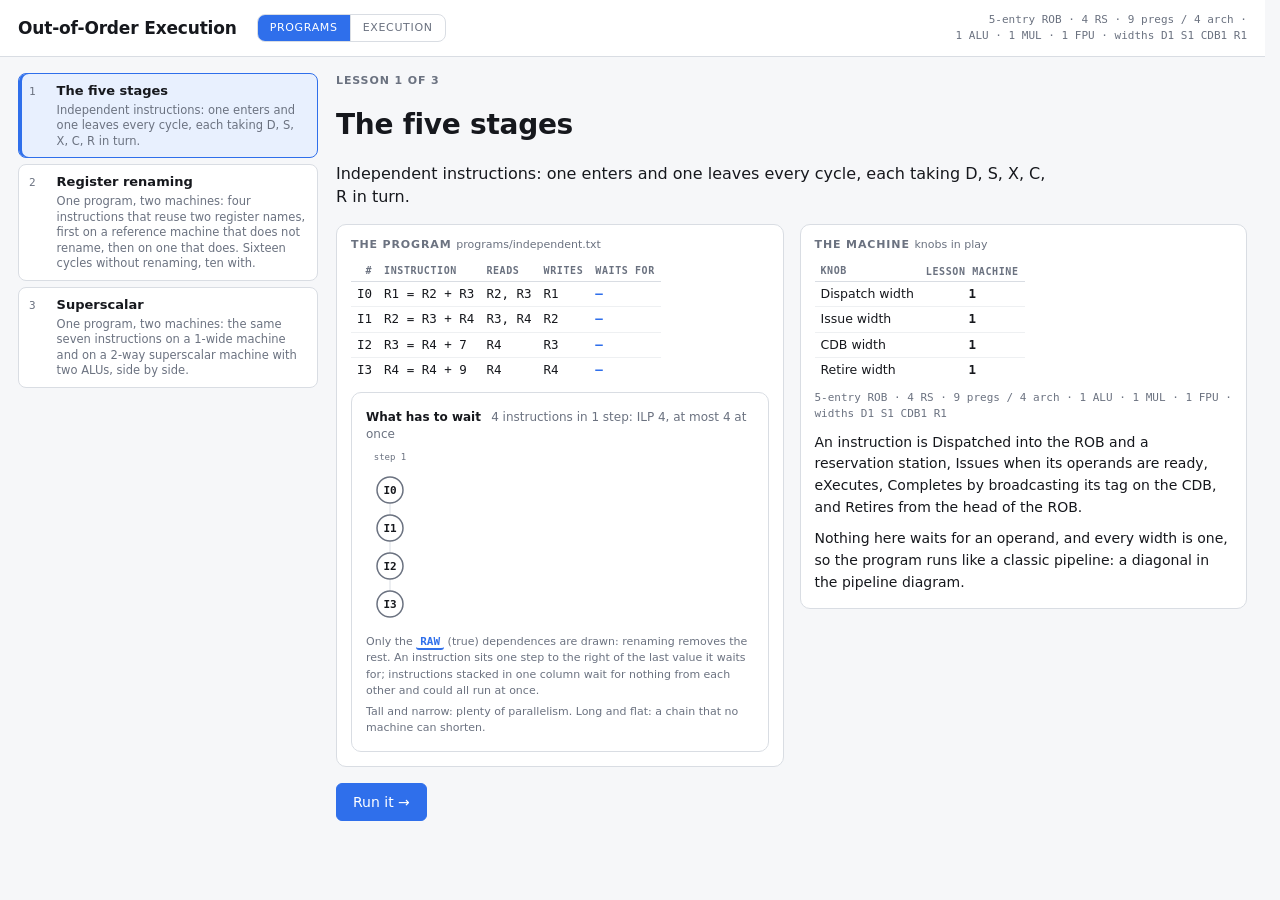
==== ooo/index.html @ c20fd54c "Resources: the out-of-order walkthrough, published at /ooo/ Adds /ooo/ -- Ryan Davis's pre-recorded," ====
<!DOCTYPE html>
<html lang="en">
<head>
<meta charset="utf-8">
<meta name="viewport" content="width=device-width, initial-scale=1">
<title>Out-of-Order Processor Simulator</title>
<link rel="stylesheet" href="styles.css">
<link rel="stylesheet" href="flow.css">
</head>
<body class="layout-slide">

<header class="topbar">
  <h1>Out-of-Order Execution</h1>
  <div class="mode" role="group" aria-label="Mode" title="Programs: what each example program does to the processor. Execution: step through it cycle by cycle.">
    <label><input type="radio" name="mode" value="lesson"> Programs</label>
    <label><input type="radio" name="mode" value="run" checked> Execution</label>
  </div>
  <div class="pickers">
    <!-- The static walkthrough has no model to run another machine on:
         viewer.js hides this panel (OOO.recorded) and leaves it empty. -->
    <details class="options machine" id="machine">
      <summary id="machine-summary" title="Change the sizes of the hardware structures and the superscalar widths">⚙ machine</summary>
      <div class="options-body machine-body" id="machine-body">
        <div class="opt-row machine-presets" id="machine-presets-row">
          <span class="opt-label">Preset</span>
          <select id="machine-preset"></select>
          <button id="btn-machine-reset" title="Back to the lecture R10K machine">Reset to default</button>
        </div>
        <div class="machine-groups" id="machine-groups"></div>
        <div class="machine-error" id="machine-error" hidden></div>
      </div>
    </details>
    <details class="options panels" id="panels">
      <summary title="Choose which explanatory panels are shown">⊞ panels</summary>
      <div class="options-body panels-body">
        <label class="opt"><input type="checkbox" id="panel-log" checked> What happened this cycle</label>
        <label class="opt"><input type="checkbox" id="panel-deps"> Dependence graph (what has to wait)</label>
        <div class="dim panels-note">The ROB, map table, free list, CDB, reservation stations and pipeline diagram are always shown.</div>
      </div>
    </details>
  </div>
  <div class="config-summary" id="config-summary"></div>
</header>

<section class="controls" id="controls">
  <button id="btn-reset"    title="Back to cycle 0 (Home)">⏮</button>
  <button id="btn-back"     title="Step backward (←)">◀</button>
  <button id="btn-play"     title="Play / pause (space)">▶</button>
  <button id="btn-forward"  title="Step forward (→)">▶|</button>
  <input type="range" id="cycle-slider" min="0" max="1" value="0" step="1">
  <span class="cycle-readout">cycle <b id="cycle-number">0</b> <span class="dim" id="cycle-max-wrap">/ <span id="cycle-max">0</span></span> <span class="dim" id="event-readout"></span></span>
  <label class="speed">speed
    <select id="speed">
      <option value="1200">slow</option>
      <option value="700" selected>normal</option>
      <option value="350">fast</option>
      <option value="120">turbo</option>
    </select>
  </label>
  <!-- PARKED: quiz mode is not part of the current product.  The toggle is
       hidden; quiz.js, the quiz bar below and the grading path stay in the
       codebase, switched on only by the tests (window.OoO.setQuiz). -->
  <label class="quiz-toggle" title="Blank every table and fill it in yourself, cycle by cycle" hidden><input type="checkbox" id="quiz-mode"> quiz mode</label>
  <span class="zoom" title="Zoom the tables and diagram (keys: - and =)">
    <button id="btn-zoom-out" title="Zoom out (-)">−</button>
    <button id="zoom-readout" class="zoom-readout" title="Back to 100%">100%</button>
    <button id="btn-zoom-in" title="Zoom in (=)">+</button>
  </span>

  <details class="options" id="options">
    <summary title="View options">⚙ view</summary>
    <div class="options-body">
      <div class="opt-group">
        <span class="opt-label">Layout</span>
        <div class="mode layout-tabs" role="group" aria-label="Layout">
          <label><input type="radio" name="layout" value="slide" checked> Lecture slide</label>
          <label title="The whole pipeline as one strip, fetch to complete, a column per stage, with the wires between the structures lit as instructions move: fit it on screen, or zoom in on a stage"><input type="radio" name="layout" value="flow"> Pipeline</label>
        </div>
      </div>
      <label class="opt"><input type="checkbox" id="opt-changes" checked> Highlight cells that changed this cycle</label>
      <label class="opt"><input type="checkbox" id="opt-events"> Step through the cycle one event at a time (← →)</label>
      <!-- PARKED: printing a cycle as a slide is not part of the current
           product.  The button is hidden; its handler and the print
           stylesheet stay in the codebase. -->
      <div class="opt-row" hidden>
        <button id="btn-print" title="Print the current cycle as a one-page slide (in quiz mode: a blank worksheet)">Print this cycle</button>
      </div>
    </div>
  </details>
</section>

<!-- Execution mode, when the program and machine on screen are a lesson's:
     which lesson, which of its machines, and the lesson's note for this cycle. -->
<section class="lesson-strip panel" id="lesson-strip" hidden>
  <button id="btn-lesson-back" title="Back to the lesson page">← explanation</button>
  <span class="lesson-strip-title"><b id="lesson-strip-title"></b> <span class="dim" id="lesson-strip-machine"></span></span>
  <!-- PARKED: the note for the current cycle (the yellow bar); CALLOUT_ENABLED in viewer.js. -->
  <span class="lesson-strip-callout" id="lesson-strip-callout" hidden></span>
  <!-- PARKED: swapping machines from the strip (SWAP_ENABLED in viewer.js);
       the lesson page's "Run on …" buttons do it. -->
  <button id="btn-lesson-swap" title="Run the same program on the lesson's other machine" hidden></button>
  <!-- PARKED: stepping one event at a time, what the current event did and
       why.  Disabled by EVENT_NOTE_ENABLED in viewer.js; the row stays. -->
  <div class="lesson-strip-event" id="lesson-strip-event" hidden></div>
</section>

<div id="load-error" class="load-error" hidden></div>

<!-- Programs mode: the lessons (web/lessons.js), one example program per
     machine feature, each simulated on its machine and on its contrast. -->
<section class="lesson-view" id="lesson-view" hidden>
  <nav class="lesson-rail" id="lesson-rail" aria-label="Lessons"></nav>
  <div class="lesson-main" id="lesson-main">
    <h2 class="lesson-kicker" id="lesson-index"></h2>
    <h1 class="lesson-title" id="lesson-title"></h1>
    <p class="lesson-point" id="lesson-point"></p>
    <div class="lesson-cols">
      <!-- the left column: the program and its dependence graph, the result under them -->
      <div class="lesson-col">
      <section class="lesson-block">
        <h2 class="lesson-h">The program <span class="dim" id="lesson-program-name"></span></h2>
        <table class="lesson-program" id="lesson-program">
          <thead><tr><th>#</th><th class="ins">instruction</th><th class="ins">reads</th><th class="ins">writes</th><th class="ins">waits for</th></tr></thead>
          <tbody></tbody>
        </table>
        <div class="deps-panel lesson-deps" id="lesson-deps" hidden>
          <h3 class="deps-sub">What has to wait <span class="dim" id="lesson-deps-note"></span></h3>
          <div class="deps-wrap"><svg id="lesson-deps-svg" xmlns="http://www.w3.org/2000/svg" role="img" aria-label="instruction dependence graph, one column per step"></svg></div>
          <div class="deps-legend dim">
            <span class="dep-note">Only the <span class="dep-key raw">RAW</span> (true) dependences are drawn: renaming removes the rest. An instruction sits one step to the right of the last value it waits for; instructions stacked in one column wait for nothing from each other and could all run at once.</span>
            <span class="dep-note">Tall and narrow: plenty of parallelism. Long and flat: a chain that no machine can shorten.</span>
          </div>
        </div>
        <div class="lesson-prose" id="lesson-program-text"></div>
      </section>
      <!-- Only a lesson with a contrast machine has a result: the same program
           on both machines, side by side. -->
      <section class="lesson-block" id="lesson-result" hidden>
        <h2 class="lesson-h">Result <span class="dim">the same program, full run, on both machines</span></h2>
        <!-- One grid, a column per machine: its cycle count, its timing table under it. -->
        <div class="lesson-machines">
          <div class="lesson-totals" id="lesson-totals"></div>
          <div class="lesson-timings" id="lesson-timings"></div>
        </div>
        <div class="compare-note dim" id="lesson-compare-note" hidden><span class="earlier">earlier</span> / <span class="later">later</span> than on the other machine.</div>
      </section>
      </div>
      <section class="lesson-block">
        <h2 class="lesson-h">The machine <span class="dim">knobs in play</span></h2>
        <table class="lesson-knobs" id="lesson-knobs">
          <thead><tr><th class="ins">knob</th><th id="lesson-knobs-own">lesson machine</th><th id="lesson-knobs-contrast"></th></tr></thead>
          <tbody></tbody>
        </table>
        <div class="lesson-config dim" id="lesson-config"></div>
        <div class="lesson-prose" id="lesson-feature-text"></div>
      </section>
    </div>
    <!-- PARKED: "What to watch when it runs" is switched off for now.  Hidden
         rather than removed: viewer.js still fills it in from each lesson's
         explain.watch (and its contrast's watch), and the tests read it.
         Drop `hidden` to bring it back. -->
    <section class="lesson-block" id="lesson-watch-block" hidden>
      <h2 class="lesson-h">What to watch when it runs</h2>
      <ul class="lesson-watch" id="lesson-watch"></ul>
    </section>
    <div class="lesson-actions">
      <button id="btn-run-lesson" class="primary" title="Step through this program on the lesson machine (Enter)">Run it →</button>
      <button id="btn-run-contrast" hidden></button>
    </div>
  </div>
</section>

<section class="quiz-bar panel" id="quiz-bar" hidden>
  <div class="quiz-row">
    <span class="quiz-title">Quiz: fill in every structure as it looks at the <b>end</b> of each cycle.</span>
    <label class="quiz-drag" title="Drag an instruction from the program table into a ROB slot, and from a ROB slot into a reservation station"><input type="checkbox" id="quiz-drag"> drag &amp; drop</label>
    <label class="quiz-drag quiz-start" title="Every cycle before this one is shown worked out, as a given starting point or worked example: 1 gives the reset state, 0 gives nothing, 5 gives cycles 0–4">start at cycle <input type="number" id="quiz-start" min="0" value="1"></label>
    <span class="quiz-progress" id="quiz-progress"></span>
  </div>
  <div class="quiz-row">
    <button id="btn-copy-prev" title="Fill empty cells in this cycle from your answers for the previous cycle">Copy previous cycle ↓</button>
    <button id="btn-check-cycle" title="Mark this cycle's cells right or wrong">Check this cycle</button>
    <button id="btn-clear-cycle">Clear this cycle</button>
    <button id="btn-clear-all" title="Forget every cycle's answers for this program and machine">Clear all</button>
    <span class="quiz-score" id="quiz-score"></span>
    <span class="quiz-spacer"></span>
    <label class="quiz-name">Name / ID <input type="text" id="student-name" placeholder="required to download" size="14"></label>
    <button id="btn-download" class="primary" title="Save your answers as a JSON file to hand in">Download submission</button>
    <label class="quiz-load" title="Load a submission file to continue or review it">Load <input type="file" id="load-submission" accept=".json,application/json" hidden></label>
  </div>
  <div class="quiz-hint">
    Write tags as on the slides: <code>p5</code>, or <code>p5+</code> when ready. Head/tail column: <code>h</code>, <code>t</code>, or <code>ht</code>.
    Busy column: <code>y</code> or blank. Empty cells stay blank (or <code>-</code>). Free list is in order, oldest first, comma or space separated.
    Tab moves between cells. Your answers are saved in this browser as you type. The timing table fills itself in from your ROB answers: D when an instruction first appears in the ROB, S/X/C from its ROB row, R when it has left; the pipeline diagram is drawn from it.
    Cycles before the <b>start</b> cycle are given: shown worked out, with their event log, for you to study but not to fill in.
    <span id="quiz-drag-hint" hidden>Drag &amp; drop is on: drag an instruction from the program table into a ROB slot (it arrives as the whole expression, graded the same as <code>I0</code>), and from a ROB slot into a reservation station's op cell (it arrives as just <code>I0</code>).</span>
  </div>
</section>

<main class="grid" id="grid">

  <h2 class="slide-title" id="slide-title"></h2>

  <!-- Pipeline layout only (flow.js): which stage to zoom in on. -->
  <div class="flow-bar" id="flow-bar" hidden>
    <span class="flow-bar-label">Zoom to</span>
    <span class="flow-nav" id="flow-nav"></span>
    <label class="flow-planned" title="Also draw the stages this machine does not have yet — branch predictor, caches, store buffer — where they will go"><input type="checkbox" id="flow-planned"> show planned stages</label>
    <span class="dim flow-hint">click a stage to zoom in · Ctrl/⌘ + scroll zooms · drag pans · 0 fits</span>
  </div>

  <!-- The hardware.  In the pipeline layout these two wrappers are the
       zoomed, panned canvas, and flow.js places the panels in it; in the
       slide layout they are display: contents and each panel is a grid item
       of the main grid, as if they were not there. -->
  <div class="flow-viewport" id="flow-viewport">
  <div class="flow-canvas" id="flow-canvas">
  <svg class="flow-wires" id="flow-wires" xmlns="http://www.w3.org/2000/svg" aria-hidden="true"></svg>
  <div class="flow-tokens" id="flow-tokens" aria-hidden="true"></div>

  <section class="panel iq-panel pipeline-only" id="iq-panel" hidden>
    <h2 class="panel-h">Instruction queue <span class="dim">fetched, head first</span></h2>
    <table class="iq">
      <thead><tr><th class="iq-pc"></th><th>#</th><th class="ins">instruction</th></tr></thead>
      <tbody id="iq-items"></tbody>
    </table>
  </section>

  <section class="panel rob-panel">
    <h2 class="panel-h">Reorder buffer <span class="dim" id="rob-occupancy"></span></h2>
    <table class="rob slide-table" id="rob-table">
      <colgroup>
        <col class="c-ht"><col class="c-slot"><col class="c-insn">
        <col class="c-tag"><col class="c-tag"><col class="c-num"><col class="c-num"><col class="c-num">
      </colgroup>
      <thead>
        <tr class="ttl"><th colspan="8">ROB</th></tr>
        <tr><th class="ht">ht</th><th>#</th><th class="ins">Insn</th>
        <th>T</th><th class="told">Told</th><th>S</th><th>X</th><th>C</th></tr>
      </thead>
      <tbody></tbody>
    </table>
  </section>

  <section class="panel map-panel">
    <h2 class="panel-h">Map table</h2>
    <table class="map slide-table" id="map-table">
      <colgroup><col class="c-reg"><col class="c-arrow"><col class="c-map-tag"><col class="c-rdy"></colgroup>
      <thead>
        <tr class="ttl"><th colspan="4">Map Table</th></tr>
        <tr><th class="ins">Reg</th><th class="arrow"></th><th class="ins">T</th><th class="rdy" title="Ready bit: set once the value of this physical register has been computed">rdy</th></tr>
      </thead>
      <tbody></tbody>
    </table>
  </section>

  <section class="panel cdb-panel">
    <h2 class="panel-h">CDB <span class="dim pipeline-only">common data bus</span></h2>
    <table class="cdb slide-table" id="cdb-table">
      <thead>
        <tr class="ttl"><th>CDB</th></tr>
        <tr><th class="ins">T</th></tr>
      </thead>
      <tbody></tbody>
    </table>
  </section>

  <section class="panel free-panel">
    <h2 class="panel-h">Free list <span class="dim">oldest first</span></h2>
    <table class="free slide-table" id="free-table">
      <thead><tr class="ttl"><th>Free List</th></tr></thead>
      <tbody><tr><td class="ins"><div class="taglist" id="free-list"></div></td></tr></tbody>
    </table>
  </section>

  <section class="panel rs-panel">
    <h2 class="panel-h">Reservation stations</h2>
    <table class="rs slide-table" id="rs-table">
      <colgroup>
        <col class="c-slot"><col class="c-busy"><col class="c-op">
        <col class="c-tag"><col class="c-tag"><col class="c-rdy"><col class="c-tag"><col class="c-rdy">
      </colgroup>
      <thead>
        <tr class="ttl"><th colspan="8">Reservation Stations</th></tr>
        <tr><th>#</th><th class="busy">busy</th><th class="ins">op</th><th>T</th><th>T1</th><th class="rdy" title="Ready bit of T1: set when its value is available">rdy</th><th>T2</th><th class="rdy" title="Ready bit of T2: set when its value is available">rdy</th></tr>
      </thead>
      <tbody></tbody>
    </table>
  </section>

  <section class="panel prf-panel pipeline-only" id="prf-panel" hidden>
    <h2 class="panel-h">Physical register file <span class="dim" id="prf-note"></span></h2>
    <table class="prf" id="prf">
      <thead><tr><th>#</th><th>value</th><th class="rdy" title="Ready bit: set once the value has been written">rdy</th><th class="ins">holds</th></tr></thead>
      <tbody></tbody>
    </table>
  </section>

  <section class="panel alu-panel pipeline-only" id="alu-panel" hidden>
    <h2 class="panel-h">Functional units <span class="dim" id="alu-note"></span></h2>
    <div class="alu-units" id="alu-units"></div>
  </section>

  <section class="panel cbuf-panel pipeline-only" id="cbuf-panel" hidden>
    <h2 class="panel-h">Complete buffer <span class="dim" id="cbuf-note"></span></h2>
    <div class="cbuf" id="cbuf"></div>
  </section>
  </div>
  </div>

  <!-- The record of the run: not hardware.  In the pipeline layout these sit
       in one row under the canvas; in the slide layout the wrapper is
       display: contents and each panel is a grid item of its own. -->
  <div class="record" id="record">
  <div class="ref-sep pipeline-only" id="ref-sep"><b>Below:</b> the pipeline diagram and the event log track the run; they are not hardware, and nothing in the datapath above is wired to them.</div>
  <!-- PARKED: the "Program & timings" table is switched off for now; the
       pipeline diagram below carries the same D/S/X/C/R record.  The panel
       is hidden rather than removed: viewer.js still fills it in, and quiz
       mode (also parked) and the tests read it.  Drop `hidden` and restore
       the "program" rows in styles.css to bring it back. -->
  <section class="panel program-panel" hidden>
    <h2 class="panel-h">Program &amp; timings</h2>
    <table class="summary" id="summary-table">
      <colgroup><col><col class="c-num"><col class="c-num"><col class="c-num"><col class="c-num"><col class="c-num"></colgroup>
      <thead><tr><th class="ins">instruction</th><th>D</th><th>S</th><th>X</th><th>C</th><th>R</th></tr></thead>
      <tbody></tbody>
    </table>
  </section>


  <section class="panel timeline-panel" id="timeline-panel">
    <h2 class="panel-h">Pipeline diagram</h2>
    <div class="timeline-wrap">
      <table class="timeline" id="timeline-table"><thead></thead><tbody></tbody></table>
    </div>
  </section>

  <section class="panel events-panel" id="events-panel">
    <h2 class="panel-h">What happened this cycle</h2>
    <ul class="events" id="events"></ul>
  </section>
  </div>

  <section class="panel deps-panel" id="deps-panel">
    <h2 class="panel-h">Dependences <span class="dim" id="deps-note"></span></h2>
    <div class="deps-wrap"><svg id="deps-svg" xmlns="http://www.w3.org/2000/svg" role="img" aria-label="instruction dependence graph, one column per step"></svg></div>
    <div class="deps-legend dim">
      <span class="dep-note">Only the <span class="dep-key raw">RAW</span> (true) dependences are drawn: renaming removes the rest. An instruction sits one step to the right of the last value it waits for; instructions stacked in one column wait for nothing from each other and could all run at once.</span>
      <span class="dep-note">Tall and narrow: plenty of parallelism. Long and flat: a chain that no machine can shorten.</span>
    </div>
  </section>

</main>

<footer class="legend">
  <span class="swatch changed"></span> changed this cycle
  <span class="swatch ready-ex">+</span> ready bit set: the register holds its value
  <span class="swatch blocked-ex"></span> blocking a stalled instruction
  <span class="swatch head-ex">h</span> ROB head
  <span class="swatch tail-ex">t</span> ROB tail
  <span class="dim">— hover an instruction to follow it across tables; hover a stall to see its producer, click to jump to it. Keys: ← → space.</span>
</footer>

<script src="traces.js"></script>
<script src="player.js"></script>
<script src="lessons.js"></script>
<script src="viewer.js"></script>
<script src="datapath.js"></script>
<script src="flow-router.js"></script>
<script src="flow.js"></script>
</body>
</html>
---- ooo/styles.css ----
/* Out-of-order simulator viewer — no framework, no build step.
 *
 * Two layouts share one DOM:
 *   body.layout-slide      — the lecture slide: bordered tables with grey
 *                            title bands, laid out as on the slide.
 *   body.layout-flow       — the pipeline: the whole machine as one strip, a
 *                            column per stage (flow.js; its styles are flow.css).
 */

:root {
  color-scheme: light dark;
  --bg: #f6f7f9;
  --panel: #ffffff;
  --ink: #16181d;
  --dim: #6b7280;
  --line: #d9dde3;
  --accent: #2f6feb;
  --changed: #fff2c2;
  --changed-line: #e5b83a;
  --blocked: #ffd9d3;
  --blocked-line: #d9503c;
  --ready: #1a7f4b;
  --head: #2f6feb;
  --tail: #b45309;
  --retired: #eef1f5;
  --good: #167a4a;
  --good-bg: #e3f5ea;
  --bad: #b3261e;
  --bad-bg: #fde4e1;
  --follow: #e8f0fe;
  --focus: #dbe7ff;
  --slide-bg: #ffffff;
  --slide-head: #d9d9d9;
  --slide-line: #000000;
  --st-d: #dbe7ff; --st-s: #e6dcff; --st-x: #ffe6c7; --st-c: #d9f2e3; --st-r: #e5e7eb;
  --mono: ui-monospace, SFMono-Regular, "SF Mono", Menlo, Consolas, monospace;
}

@media (prefers-color-scheme: dark) {
  :root {
    --bg: #14161a; --panel: #1c1f25; --ink: #e6e8ec; --dim: #9aa2ae;
    --line: #303640; --accent: #7aa2f7; --changed: #4a3d16; --changed-line: #b08a2a;
    --blocked: #4a2320; --blocked-line: #e0705c; --ready: #6ee7a8;
    --head: #7aa2f7; --tail: #f0b070; --retired: #23262d;
    --good: #6ee7a8; --good-bg: #173527; --bad: #f2837a; --bad-bg: #3d1f1c;
    --follow: #22304a; --focus: #2a3d66;
    --slide-bg: #1c1f25; --slide-head: #3a3f47; --slide-line: #b8bec8;
    --st-d: #263a63; --st-s: #3a2f63; --st-x: #5a3f1e; --st-c: #1f4a33; --st-r: #2c3038;
  }
}

* { box-sizing: border-box; }

/* Always reserve the scrollbar gutter: the events panel makes some cycles
 * taller than the viewport, and a scrollbar that comes and goes would shift
 * every column a few pixels as the student steps. */
html { scrollbar-gutter: stable; }

body {
  margin: 0;
  background: var(--bg);
  color: var(--ink);
  font: 14px/1.45 system-ui, -apple-system, "Segoe UI", Roboto, sans-serif;
}

h1 { font-size: 17px; margin: 0; letter-spacing: -0.01em; }
h2 {
  font-size: 11px; text-transform: uppercase; letter-spacing: 0.08em;
  color: var(--dim); margin: 0 0 8px; font-weight: 600;
}
h2 .dim { text-transform: none; letter-spacing: 0; font-weight: 400; }

.dim { color: var(--dim); font-weight: 400; }
code { font-family: var(--mono); font-size: 0.92em; background: var(--bg); padding: 0 4px; border-radius: 3px; }

/* ---------- top bar ---------- */

.topbar {
  display: flex; align-items: center; gap: 20px; flex-wrap: wrap;
  padding: 12px 18px; background: var(--panel);
  border-bottom: 1px solid var(--line);
}
.pickers { display: flex; gap: 14px; }
.pickers label, .speed, .quiz-toggle, .options summary {
  font-size: 11px; text-transform: uppercase; letter-spacing: 0.06em;
  color: var(--dim); display: flex; align-items: center; gap: 6px;
}
select {
  font: inherit; font-size: 13px; text-transform: none; letter-spacing: 0;
  color: var(--ink); background: var(--panel);
  border: 1px solid var(--line); border-radius: 6px; padding: 3px 6px;
}
.config-summary {
  margin-left: auto; font-family: var(--mono); font-size: 11px; color: var(--dim);
  text-align: right;
  /* Always exactly two lines, whatever the machine, so the header keeps one
     height from lesson to lesson (at 42ch the superscalar and the no-renaming
     machines needed a third line and the page jumped).  A fixed width, not a
     max-width: the box must not depend on the text either.  Lines break only
     after a "·" (summaryLine() in viewer.js), so the width is set by the
     longest half: 60 characters for the "real latencies" preset, 50 for the
     longest recorded summary (no renaming).  balance evens the two lines; a
     hand-built machine with more policy flags than two lines hold is cut with
     an ellipsis rather than growing the header. */
  width: 62ch; max-width: 100%;
  line-height: 16px; height: 32px;
  text-wrap: balance;
  display: -webkit-box; -webkit-box-orient: vertical; -webkit-line-clamp: 2;
  overflow: hidden;
}
/* the summary (here and on the lesson page) breaks only after a "·": see
   summaryLine() in viewer.js */
.config-bit { white-space: nowrap; }
/* 62ch only where the header has room for it beside the title, the mode switch
   and the pickers (about 1160px); below that the box is 52ch, which still
   holds every recorded summary (longest half: 50 characters), so the header
   stays on one row down to about 800px.  The width follows the window, never
   the text, so the header's height still cannot change from machine to
   machine.  On a phone even 52ch at 11px (about 344px) is wider than a 360px
   screen leaves after the header's 18px padding each side -- "no renaming"
   would be the part cut off -- so scale the type to fit: a monospace ch is
   about 0.6em, 52ch is 31.2em, and 32 leaves a little slack.  (min() leaves it
   at 11px on anything wider than about 390px.) */
@media (max-width: 1160px) {
  .config-summary { width: 52ch; font-size: min(11px, calc((100vw - 36px) / 32)); }
}

/* ---------- controls ---------- */

.controls {
  display: flex; align-items: center; gap: 10px; flex-wrap: wrap;
  padding: 10px 18px; background: var(--panel);
  border-bottom: 1px solid var(--line); position: sticky; top: 0; z-index: 5;
}
button {
  font: inherit; padding: 5px 10px; cursor: pointer;
  background: var(--panel); color: var(--ink);
  border: 1px solid var(--line); border-radius: 6px;
}
button:hover { border-color: var(--accent); color: var(--accent); }
button:disabled { opacity: 0.35; cursor: default; border-color: var(--line); color: var(--ink); }
button.primary { background: var(--accent); color: #fff; border-color: var(--accent); }
button.primary:hover { filter: brightness(1.08); color: #fff; }
.controls button { min-width: 38px; }
#btn-play.playing { background: var(--accent); color: #fff; border-color: var(--accent); }
#cycle-slider { flex: 1 1 220px; min-width: 160px; accent-color: var(--accent); }
.cycle-readout { font-family: var(--mono); font-size: 13px; white-space: nowrap; }
.cycle-readout b { font-size: 15px; }
.quiz-toggle { cursor: pointer; }
.zoom { display: inline-flex; align-items: center; gap: 2px; margin-left: 4px; }
.zoom button { min-width: 30px; padding: 4px 6px; }
.zoom .zoom-readout { min-width: 52px; font-family: var(--mono); font-size: 12px; }

/* quiz: cycles before the start cycle shown as a given starting point / worked example */
.quiz-start input[type="number"] { width: 3.5em; font: inherit; font-family: var(--mono); padding: 1px 4px; }
input.q.given { background: var(--retired); color: var(--dim); cursor: default; }
body.layout-slide input.q.given { color: var(--ink); }
.quiz-given-note { font-size: 12px; color: var(--dim); }

input.q.q-derived { background: var(--retired); cursor: default; }

/* quiz drag & drop: program table -> ROB slot only */
.quiz-drag { display: flex; align-items: center; gap: 6px; font-size: 12px; cursor: pointer; }
td.q-dragsrc { cursor: grab; user-select: none; }
input.q[draggable="true"] { cursor: grab; }
td.q-dragsrc:active { cursor: grabbing; }
input.q.drop-ok { outline: 2px solid var(--accent); outline-offset: 1px; background: var(--focus); }

/* view options popover */
.options { position: relative; }
.options summary {
  cursor: pointer; list-style: none; padding: 5px 10px;
  border: 1px solid var(--line); border-radius: 6px; user-select: none;
}
.options summary::-webkit-details-marker { display: none; }
.options[open] summary { border-color: var(--accent); color: var(--accent); }
.options-body {
  position: absolute; right: 0; top: calc(100% + 6px); z-index: 20;
  min-width: 300px; padding: 12px 14px; display: grid; gap: 8px;
  background: var(--panel); border: 1px solid var(--line); border-radius: 10px;
  box-shadow: 0 8px 24px rgba(0, 0, 0, 0.12); font-size: 13px;
}
.opt-group { display: flex; gap: 12px; align-items: center; flex-wrap: wrap; }
.opt-label { font-size: 11px; text-transform: uppercase; letter-spacing: 0.06em; color: var(--dim); min-width: 48px; }
.options-body label { display: flex; align-items: center; gap: 6px; cursor: pointer; }
.opt-row { display: flex; align-items: center; gap: 8px; }
.options-body select { font-size: 13px; }
.options-body button { font-size: 13px; }

/* panels popover */
.panels-body { left: 0; right: auto; min-width: 280px; }
.panels-note { font-size: 11px; max-width: 34ch; }

/* machine panel: the hardware structures and widths */
.machine summary.changed-machine { border-color: var(--accent); color: var(--accent); }
.machine summary.error { border-color: var(--bad); color: var(--bad); }
.machine-body { left: 0; right: auto; min-width: 560px; max-width: min(92vw, 760px); }
.machine-groups { display: grid; grid-template-columns: repeat(auto-fit, minmax(240px, 1fr)); gap: 10px 18px; }
.machine-group { border: 1px solid var(--line); border-radius: 8px; padding: 6px 10px 8px; margin: 0; min-width: 0; }
.machine-group legend { font-size: 11px; text-transform: uppercase; letter-spacing: 0.06em; color: var(--dim); padding: 0 4px; }
.machine-row { display: flex; align-items: center; justify-content: space-between; gap: 10px; padding: 2px 0; cursor: default; }
.machine-label { flex: 1 1 auto; }
.machine-num { width: 64px; font: inherit; font-size: 13px; text-align: right; color: var(--ink); background: var(--panel);
               border: 1px solid var(--line); border-radius: 6px; padding: 2px 6px; }
.machine-num.non-default, .machine-choice.non-default { border-color: var(--accent); box-shadow: inset 0 0 0 1px var(--accent); }
.machine-bool { accent-color: var(--accent); width: 16px; height: 16px; }
/* the functional units: a row per kind, a column per knob */
.machine-group.units { grid-column: 1 / -1; }
.machine-units { border-collapse: collapse; margin-top: 2px; }
.machine-units th { font-weight: 500; text-align: left; padding: 2px 10px 2px 0; white-space: nowrap; }
.machine-units thead th { font-size: 11px; color: var(--dim); text-align: center; padding-right: 10px; }
.machine-units thead th:first-child { text-align: left; }
.machine-units td { padding: 2px 10px 2px 0; text-align: center; }
.machine-units .machine-unit { font-weight: 600; letter-spacing: 0.04em; }
.machine-units .machine-ops { margin-left: 8px; font-family: var(--mono); font-weight: 400; color: var(--dim); }
.machine-presets { justify-content: flex-start; }
.machine-error { color: var(--bad); background: var(--bad-bg); border-radius: 6px; padding: 6px 10px; font-size: 13px; white-space: pre-wrap; }

/* custom program editor */

.load-error {
  margin: 18px; padding: 14px 16px; border-radius: 8px;
  background: var(--blocked); border: 1px solid var(--blocked-line);
  font-family: var(--mono); font-size: 12px; white-space: pre-wrap;
}

/* ---------- layout ---------- */

.grid { display: grid; gap: 14px; padding: 14px 18px 28px; align-items: start; position: relative; }
.alu-panel      { grid-area: alu; }
.slide-title    { grid-area: title; }
.rob-panel      { grid-area: rob; }
.rs-panel       { grid-area: rs; }
.map-panel      { grid-area: map; }
.cdb-panel      { grid-area: cdb; }
.free-panel     { grid-area: free; }
.program-panel  { grid-area: program; }
.timeline-panel { grid-area: timeline; }
.deps-panel     { grid-area: deps; }
.events-panel   { grid-area: events; }

/* The first column is exactly as wide as the ROB / RS tables; the pipeline
 * diagram sits beside them, where it is visible without scrolling. */
/* The ROB occupies one row and the RS starts in the next, so the two are
 * always a row-gap apart whatever the sizes of the panels beside them.  The
 * right column is the record of the run, stacked top to bottom in its
 * wrapper: the pipeline diagram, then what happened this cycle directly under
 * it, whose lines wrap in the column rather than stretching across the page.
 * The 1fr row under the stations takes whatever the record needs beyond the
 * tables beside it, so a tall diagram never pushes the ROB and RS apart.
 * PARKED: the "Program & timings" panel is hidden in index.html; without
 * `hidden` it is the first panel of this column again. */
body.layout-slide .grid {
  grid-template-columns: max-content minmax(190px, 0.55fr) minmax(320px, 1fr);
  grid-template-areas:
    "title    title     title"
    "rob      map       record"
    "rs       cdb       record"
    "rs       free      record"
    ".        .         record"
    "deps     deps      deps";
  grid-template-rows: auto auto auto auto 1fr auto;
  row-gap: 18px;
}
body.layout-slide .record { grid-area: record; display: flex; flex-direction: column; gap: 18px; min-width: 0; }
body.layout-slide .events li .detail { min-width: 0; overflow-wrap: anywhere; }
.record        { display: contents; }
/* What only the pipeline layout shows. */
body:not(.layout-flow) .pipeline-only, body:not(.layout-flow) .ref-sep { display: none; }

/* The caption over the record of the run: the tables that describe the run, not the machine. */
.ref-sep { flex-basis: 100%; font-size: 11.5px; color: var(--dim); }

@media (max-width: 1000px) {
  body.layout-slide .grid {
    grid-template-columns: 1fr; column-gap: 14px; row-gap: 14px; padding-right: 18px;
    grid-template-areas: "title" "rob" "rs" "map" "cdb" "free" "program" "deps" "timeline" "events";
    grid-template-rows: none;
  }
  body.layout-slide .record { display: contents; }
}

.panel {
  background: var(--panel); border: 1px solid var(--line);
  border-radius: 10px; padding: 12px 14px 14px; overflow-x: auto;
}

/* slide title, shown in the slide layout only */
.slide-title {
  margin: 4px 0 -4px; font-size: 30px; font-weight: 600; letter-spacing: -0.01em;
  color: var(--ink); text-transform: none; text-align: center;
}

/* ---------- tables: shared ---------- */

table { border-collapse: collapse; width: 100%; font-family: var(--mono); font-size: 12.5px; }
th {
  text-align: right; font-weight: 600; font-size: 10px; letter-spacing: 0.06em;
  text-transform: uppercase; color: var(--dim); padding: 3px 6px;
  border-bottom: 1px solid var(--line); white-space: nowrap;
}
th.ins, td.ins { text-align: left; }
td {
  text-align: right; padding: 3px 6px; white-space: nowrap;
  border-bottom: 1px solid color-mix(in srgb, var(--line) 45%, transparent);
}
tbody tr:last-child td { border-bottom: none; }
td.empty { color: var(--dim); }
tr.free td { color: var(--dim); }
tr.retired-row td { background: var(--retired); color: var(--dim); }

td .cell {
  display: inline-block; padding: 1px 4px; margin: -1px -2px;
  border-radius: 4px; border: 1px solid transparent;
  min-width: 1.6em; text-align: right;
}
td.ins .cell { text-align: left; }
td .cell.changed { background: var(--changed); border-color: var(--changed-line); }
td .cell.blocked { background: var(--blocked); border-color: var(--blocked-line); }
body.no-changes .changed { background: transparent !important; border-color: transparent !important; }

.ready { color: var(--ready); font-weight: 600; }

/* The ready bit: a column of its own beside each tag, one bit of storage per
 * row.  Set, it is a green + in a green outline; clear, it is an empty box;
 * with no tag beside it, it is blank like the rest of the row. */
th.rdy, td.rdy { text-align: center !important; padding-left: 0 !important; padding-right: 0 !important; }
td.rdy { font-weight: 800; border-left: 1px dashed var(--line); }
td.rdy.on { color: var(--ready); box-shadow: inset 0 0 0 2px var(--ready); }
td.rdy.on.changed { background: var(--changed); }   /* set this cycle */

/* ROB head / tail: colour the row edge as well as the ht letter, so the
   circular order reads at a glance even when the buffer has wrapped. */
.ht    { color: var(--dim); }
.ht b.h { color: var(--head); }
.ht b.t { color: var(--tail); }
tr.head-row td:first-child { box-shadow: inset 3px 0 0 var(--head); }
tr.tail-row td:first-child { box-shadow: inset -3px 0 0 var(--tail); }
tr.head-row.tail-row td:first-child {
  box-shadow: inset 3px 0 0 var(--head), inset -3px 0 0 var(--tail);
}

/* P6 has no Told */

/* An issued instruction still occupies its station until it executes. */
tr.issued td { color: var(--dim); }
.pill {
  display: inline-block; margin-left: 6px; padding: 0 5px; border-radius: 999px;
  font-size: 9.5px; letter-spacing: 0.05em; text-transform: uppercase;
  background: color-mix(in srgb, var(--accent) 14%, transparent); color: var(--accent);
  vertical-align: 1px; font-family: system-ui, sans-serif; font-weight: 600;
}

/* Follow an instruction across every table on hover; focus for step-by-event. */
tr.hl-insn td, li.hl-insn { background: var(--follow) !important; }
tr.hl-insn td.ins { font-weight: 600; }
tr.focus-insn td, li.focus-insn { background: var(--focus) !important; }
.focus-tag { outline: 2px solid var(--accent); outline-offset: 1px; border-radius: 4px; }

tr.flash { animation: flash 1.1s ease-out; }
@keyframes flash {
  0%   { background: var(--changed); }
  100% { background: transparent; }
}
tr.current-insn td { box-shadow: inset 2px 0 0 var(--accent); }

/* tag chips (free list, CDB) */
.taglist { display: flex; flex-wrap: wrap; gap: 5px; min-height: 24px; font-family: var(--mono); font-size: 12.5px; align-items: center; }
.tag {
  display: inline-block; padding: 2px 7px; border-radius: 5px;
  border: 1px solid var(--line); background: var(--bg);
}
.tag.next::before { content: "▸ "; color: var(--accent); }
.tag.changed { background: var(--changed); border-color: var(--changed-line); }
.tag.blocked { background: var(--blocked); border-color: var(--blocked-line); }
.none { color: var(--dim); font-style: italic; font-family: inherit; }
/* The free list is a fixed grid of slots, one per register that can be
 * free, so it never changes size as tags come and go: tags in the slots
 * they occupy, a dashed empty slot for each register in use.  The slide
 * layout lists the tags alone. */
.free-slot {
  display: inline-block; padding: 2px 7px; border-radius: 5px; box-sizing: border-box;
  border: 1px dashed color-mix(in srgb, var(--line) 80%, transparent); color: var(--dim); text-align: center;
}
body.layout-slide .free-slot { display: none; }
.cdb .tag { border-color: var(--accent); color: var(--accent); font-weight: 600; }

/* ---------- fixed column widths ----------
 * Column widths must not change from cycle to cycle (a tag appearing in an
 * empty cell, a number growing from 9 to 10), or the tables jump under the
 * student's eyes as they step.  Every column except the instruction/op column
 * gets a width sized for its widest possible content; the instruction column
 * takes the rest.  Sizes are in ch so they follow the font size. */
.rob, .rs, .map, .summary { table-layout: fixed; }
/* The ROB and RS tables are exactly as wide as their columns, so the rest of
 * the row is free for the map table, free list and pipeline diagram. */
.rob, .rs, body.layout-slide .slide-table.rob, body.layout-slide .slide-table.rs { width: auto; }
col.c-insn  { width: 18ch; }      /* "I10: R12=R11*R10" fits */
col.c-op    { width: 15ch; }      /* "I4" plus the "issued" pill */
col.c-ht    { width: 6ch; }       /* "ht" in bold when head and tail coincide */
col.c-slot  { width: 3.5ch; }
col.c-busy  { width: 5.5ch; }
col.c-tag   { width: 9ch; }       /* "p128+" plus padding, bold in the slide layout */
col.c-num   { width: 6ch; }       /* cycle numbers up to 4 digits, bold in the slide layout */
.rob td, .rs td, .summary td { overflow: hidden; text-overflow: ellipsis; }
.rob input.q, .rs input.q, .summary input.q { width: 100%; min-width: 0; box-sizing: border-box; }
col.c-reg   { width: 5ch; }
col.c-arrow { width: 3ch; }       /* collapsed to nothing in the slide layout */
col.c-map-tag { width: 9ch; }
col.c-rdy   { width: 5.5ch; }     /* the ready bit beside a tag: as wide as its "rdy" heading */
body.layout-slide .map col.c-map-tag { width: auto; }   /* the tag takes the slack, the bit stays one character wide */



/* Instruction queue: a table, one row per entry, the head (next to dispatch) on top. */
.iq { width: auto; }
.iq th.iq-pc, .iq td.iq-pc { width: 2.6em; text-align: left; padding-left: 4px; }
.iq td.iq-pc { font: 700 10.5px system-ui, sans-serif; letter-spacing: 0.06em; color: var(--accent); }
.iq td.slot { color: var(--dim); }
.iq-item.next td.ins { font-weight: 700; }
.iq-item.next td { background: var(--focus); }
.iq-item.none td, .iq-item.empty td { color: var(--dim); }
.iq-item.hl-insn td { background: var(--follow); }
.iq-item.focus-insn td { background: var(--focus); }
.iq-more { font-size: 11px; color: var(--dim); }

/* Physical register file: a table, one row per p_i. */
.prf { width: auto; }
.prf th.rdy, .prf td.preg-ready { text-align: center; }
.prf td.preg-tag { font-weight: 700; text-align: left; }
.prf td.preg-val { text-align: right; min-width: 3em; }
.prf td.preg-who { text-align: left; color: var(--dim); font-size: 11.5px; white-space: nowrap; }
.prf td.preg-who b { color: var(--ink); font-weight: 500; }
.preg.free td { color: var(--dim); }
.preg.free td.preg-tag { font-weight: 400; }
.preg.ready td.preg-val { color: var(--ready); font-weight: 700; }
.preg.ready td.preg-ready { color: var(--ready); font-weight: 800; box-shadow: inset 0 0 0 2px var(--ready); }   /* outlined, like td.rdy.on */
.preg.pending td.preg-val, .preg.pending td.preg-ready { color: var(--dim); }
.preg.changed td { background: var(--changed); }
.preg.blocked td { background: var(--blocked); }
.preg.hl-insn td { background: var(--follow); }
.preg.none td { color: var(--dim); }

/* Complete buffer */
.cbuf { display: flex; flex-wrap: wrap; gap: 6px; font-family: var(--mono); font-size: 12.5px; min-height: 24px; align-items: center; }
.cbuf .none { color: var(--dim); font-style: italic; font-size: 11.5px; }
.cbuf-chip {
  display: flex; align-items: center; gap: 6px; padding: 3px 8px; border-radius: 6px;
  background: var(--panel); border: 1px solid var(--line); white-space: nowrap;
}
.cbuf-chip.changed { background: var(--changed); border-color: var(--changed-line); }
.cbuf-chip.waiting { border-style: dashed; }
.cbuf-chip .cbuf-stage { color: var(--dim); font-size: 11px; }
.cbuf-chip.hl-insn { background: var(--follow); border-color: var(--accent); }

/* Functional units: a group per kind (ALU, MUL, FPU), a box per unit.  (The
 * pipeline layout stacks them into a thin column: flow.css.) */
.alu-units { display: flex; flex-direction: row; align-items: flex-start; gap: 10px; min-width: 200px; }
.alu-cells { display: contents; }
.alu-kind { display: flex; flex-direction: column; gap: 6px; min-width: 150px; flex: 1 1 0; }
.alu-kind-name { display: flex; align-items: baseline; gap: 6px; font-size: 10.5px; color: var(--dim); letter-spacing: 0.04em; white-space: nowrap; }
.alu-kind-name b { font-size: 11px; letter-spacing: 0.06em; text-transform: uppercase; color: var(--ink); }
.alu-kind-name .alu-ops { font-family: var(--mono); font-size: 11.5px; color: var(--ink); }
.alu-kind-name .alu-timing { margin-left: auto; font-style: italic; }
.alu-unit { border: 1px solid var(--line); border-radius: 8px; padding: 6px 8px; background: color-mix(in srgb, var(--st-x) 45%, var(--panel)); }
.alu-name { font-size: 10px; font-weight: 600; letter-spacing: 0.06em; text-transform: uppercase; color: var(--dim); margin-bottom: 4px; }
.alu-slots { display: flex; flex-direction: column; gap: 4px; min-height: 22px; font-family: var(--mono); font-size: 12.5px; }
.alu-slots .none { color: var(--dim); font-style: italic; font-size: 11.5px; }
.alu-chip {
  display: flex; align-items: center; gap: 6px; padding: 3px 6px; border-radius: 6px;
  background: var(--panel); border: 1px solid var(--line); cursor: default; white-space: nowrap;
}
.alu-chip.changed { background: var(--changed); border-color: var(--changed-line); }
.alu-chip.waiting { border-style: dashed; }
.alu-chip .alu-stage { color: var(--dim); font-size: 11px; margin-left: auto; }
.alu-chip.hl-insn { background: var(--follow); border-color: var(--accent); }
.alu-chip.focus-insn { background: var(--focus); }

/* A token: the chip that slides from one structure to the next when stepping. */
.token {
  position: absolute; left: 0; top: 0; padding: 2px 7px; border-radius: 6px;
  background: var(--accent); color: #fff; font: 700 11.5px var(--mono);
  box-shadow: 0 2px 6px rgba(0,0,0,0.25); will-change: transform; opacity: 0;
}

/* The pipeline diagram jumps to a cycle on click. */
.timeline .jump { cursor: pointer; }
.timeline th.jump:hover, .timeline td.jump:hover { outline: 1px solid var(--accent); outline-offset: -1px; }

/* ---------- tables: slide layout ---------- */

body.layout-slide .panel { background: transparent; border: none; border-radius: 0; padding: 0; }
body.layout-slide .panel-h { display: none; }
body.layout-slide .slide-table {
  width: 100%; border: 2px solid var(--slide-line); background: var(--slide-bg);
  font-size: 14px;
}
body.layout-slide .slide-table th, body.layout-slide .slide-table td {
  border: 1px solid var(--slide-line); padding: 4px 8px; text-align: left;
  white-space: nowrap;
}
body.layout-slide .slide-table thead th {
  background: var(--slide-head); color: var(--ink);
  font: 400 14px/1.35 system-ui, -apple-system, "Segoe UI", Roboto, sans-serif;
  text-transform: none; letter-spacing: 0;
}
body.layout-slide .slide-table tr.ttl th { font-size: 16px; padding: 4px 8px; }
body.layout-slide .slide-table td { font-weight: 700; height: 1.9em; }
body.layout-slide .slide-table td.slot, body.layout-slide .slide-table td.busy { font-weight: 700; }
body.layout-slide .slide-table td.empty { color: transparent; }   /* blank, as on the slide */
body.layout-slide .slide-table tr.free td { color: transparent; }
body.layout-slide .slide-table tr.free td.slot { color: var(--ink); }
body.layout-slide .slide-table td .cell { text-align: left; min-width: 0; margin: 0; padding: 0 2px; }
body.layout-slide .slide-table td.empty .cell { color: transparent; }
/* A cell that just became empty is blank on the slide, not a yellow box. */
body.layout-slide .slide-table .cell:empty,
body.layout-slide .slide-table td.empty .cell.changed { background: transparent; border-color: transparent; }
body.layout-slide .slide-table tr.retired-row td { background: transparent; }
/* The slide has no arrow column: collapse it rather than hide it, so the fixed
 * column layout still sees three columns. */
body.layout-slide .map col.c-arrow { width: 0; }
body.layout-slide .map td.arrow, body.layout-slide .map th.arrow {
  padding: 0; border-left: none; border-right: none; font-size: 0; overflow: hidden;
}
body.layout-slide .map { width: 100%; }
body.layout-slide .ht b.h, body.layout-slide .ht b.t { color: var(--ink); }
body.layout-slide tr.head-row td:first-child { box-shadow: inset 4px 0 0 var(--head); }
body.layout-slide tr.tail-row td:first-child { box-shadow: inset -4px 0 0 var(--tail); }
body.layout-slide tr.head-row.tail-row td:first-child {
  box-shadow: inset 4px 0 0 var(--head), inset -4px 0 0 var(--tail);
}
body.layout-slide .free td { height: auto; }
body.layout-slide .taglist { display: block; min-height: 1.4em; font-size: 14px; font-weight: 700; }
body.layout-slide .taglist .tag {
  display: inline; border: none; background: none; padding: 0 1px; border-radius: 3px;
}
body.layout-slide .taglist .tag + .tag::before { content: ","; color: var(--ink); }
body.layout-slide .taglist .tag.next::before { content: none; }
body.layout-slide .taglist .tag.changed { background: var(--changed); }
body.layout-slide .taglist .tag.blocked { background: var(--blocked); }
body.layout-slide .taglist .none { color: transparent; }
body.layout-slide .cdb td .none { color: transparent; }
body.layout-slide .cdb .tag { color: var(--ink); font-weight: 700; border: none; background: none; padding: 0; }
body.layout-slide .cdb .tag.changed { background: var(--changed); }
body.layout-slide .cdb .tag.blocked { background: var(--blocked); }
body.layout-slide tr.issued td { color: var(--ink); }
body.layout-slide .pill { font-size: 9px; }
body.layout-slide .program-panel {
  background: var(--panel); border: 1px solid var(--line); border-radius: 10px; padding: 12px 14px 14px;
}
body.layout-slide .program-panel .panel-h { display: block; }
body.layout-slide .timeline-panel, body.layout-slide .events-panel, body.layout-slide .deps-panel {
  background: var(--panel); border: 1px solid var(--line); border-radius: 10px; padding: 12px 14px 14px;
}
body.layout-slide .timeline-panel .panel-h, body.layout-slide .events-panel .panel-h, body.layout-slide .deps-panel .panel-h { display: block; }

/* ---------- the lesson page's two timing tables ---------- */

.summary.compare td.earlier { color: var(--good); font-weight: 700; }
.summary.compare td.later { color: var(--bad); font-weight: 700; }
.compare-note { font-size: 11px; margin-top: 6px; }
.compare-note .earlier { color: var(--good); font-weight: 700; }
.compare-note .later { color: var(--bad); font-weight: 700; }

/* ---------- pipeline diagram ---------- */

/* ---------- dependence graph ---------- */
/* In the slide layout the first grid column is sized by the ROB / RS tables;
 * the graph must not widen it (width: 0 removes it from the column's
 * max-content, min-width stretches it back to whatever the column is). */
.deps-wrap { overflow-x: auto; }
.deps-panel svg { display: block; font-family: var(--mono); }
.deps-panel .node circle { fill: var(--panel); stroke: var(--dim); stroke-width: 1.5; }
.deps-panel .node text { font-size: 11px; font-weight: 700; fill: var(--ink); text-anchor: middle; dominant-baseline: central; }
.deps-panel .node.st-D circle { fill: var(--st-d); stroke: var(--ink); }
.deps-panel .node.st-S circle { fill: var(--st-s); stroke: var(--ink); }
.deps-panel .node.st-X circle { fill: var(--st-x); stroke: var(--ink); }
.deps-panel .node.st-C circle { fill: var(--st-c); stroke: var(--ink); }
.deps-panel .node.st-R circle { fill: var(--st-r); stroke: var(--dim); }
.deps-panel .node.st-R text { fill: var(--dim); }
.deps-panel .edge path { fill: none; stroke-width: 1.6; }
.deps-panel .edge.raw path { stroke: var(--accent); }
.deps-panel .edge.resolved path { stroke: var(--ready); }
.deps-panel .edge.blocking path { stroke: var(--blocked-line); stroke-width: 2.6; }
.deps-panel .edge text { font-size: 9px; fill: var(--dim); text-anchor: middle; }
.deps-panel .edge.raw text { fill: var(--accent); }
.deps-panel .edge.resolved text { fill: var(--ready); }
.deps-panel .edge.blocking text { fill: var(--blocked-line); font-weight: 700; }
.deps-panel .edge.hl-insn path { stroke-width: 2.6; }
.deps-panel .edge.hl-insn text { font-weight: 700; }
.deps-panel .edge.dimmed { opacity: 0.25; }
.deps-panel .baseline { stroke: var(--line); stroke-width: 1; }
.deps-panel .col-h { font-size: 9px; fill: var(--dim); text-anchor: middle; }
.deps-panel .arrowhead.raw { fill: var(--accent); }
.deps-panel .arrowhead.resolved { fill: var(--ready); }
.deps-panel .arrowhead.blocking { fill: var(--blocked-line); }
.deps-legend { font-size: 11px; margin-top: 6px; display: grid; gap: 4px; }
.dep-note { display: block; max-width: 70ch; line-height: 1.5; }
.dep-key { font-family: var(--mono); font-weight: 700; padding: 0 4px; border-radius: 3px; border-bottom: 2px solid; }
.dep-key.raw { color: var(--accent); border-color: var(--accent); }
body.layout-slide .deps-panel .panel-h { display: block; }

.timeline-wrap { overflow-x: auto; }
.timeline { width: auto; }
.timeline th, .timeline td {
  text-align: center; min-width: 23px; padding: 2px 2px; font-size: 11.5px;
}
.timeline th.ins, .timeline td.ins { text-align: left; padding-right: 10px; min-width: 0; }
.timeline th.now { color: var(--accent); }
.timeline td.now { box-shadow: inset 0 0 0 1px var(--accent); }
.timeline td.inflight { background: color-mix(in srgb, var(--line) 35%, transparent); }
.timeline td.stage { font-weight: 700; border-radius: 3px; }
.timeline td.stage-D { background: var(--st-d); }
.timeline td.stage-S { background: var(--st-s); }
.timeline td.stage-X, .timeline td.stage-x { background: var(--st-x); }
.timeline td.stage-x { font-weight: 400; color: var(--dim); }
.timeline td.stage-C { background: var(--st-c); }
.timeline td.stage-R { background: var(--st-r); }

/* ---------- events ---------- */

.events { list-style: none; margin: 0; padding: 0; display: grid; gap: 4px; }
.events li {
  display: flex; gap: 10px; align-items: baseline;
  padding: 4px 8px; border-radius: 6px; background: var(--bg);
  border: 1px solid transparent; font-size: 13px;
}
.events li[data-blocking] { cursor: pointer; }
.events li[data-blocking]:hover { border-color: var(--blocked-line); }
.events li.dimmed { opacity: 0.45; }
.events li.current { border-color: var(--accent); background: var(--focus); opacity: 1; }
.events .kind {
  font-family: var(--mono); font-size: 10px; letter-spacing: 0.06em;
  padding: 1px 6px; border-radius: 4px; min-width: 68px; text-align: center;
  background: color-mix(in srgb, var(--accent) 14%, transparent); color: var(--accent);
}
.events .kind.STALL    { background: var(--blocked); color: var(--blocked-line); }
.events .kind.RETIRE   { background: color-mix(in srgb, var(--good) 18%, transparent); color: var(--good); }
.events .kind.COMPLETE { background: color-mix(in srgb, var(--good) 12%, transparent); color: var(--good); }
.events .quiet { color: var(--dim); font-style: italic; }

/* ---------- quiz mode ---------- */

.quiz-bar { margin: 14px 18px 0; display: grid; gap: 8px; }
.quiz-row { display: flex; align-items: center; gap: 8px; flex-wrap: wrap; }
.quiz-title { font-weight: 600; }
.quiz-progress { color: var(--dim); font-family: var(--mono); font-size: 12px; margin-left: auto; }
.quiz-spacer { flex: 1; }
.quiz-score { font-family: var(--mono); font-size: 12px; }
.quiz-name { display: flex; align-items: center; gap: 6px; font-size: 12px; color: var(--dim); }
.quiz-name input {
  font: inherit; font-size: 13px; color: var(--ink); background: var(--bg);
  border: 1px solid var(--line); border-radius: 6px; padding: 4px 7px;
}
.quiz-name input.bad { border-color: var(--bad); }
.quiz-load { cursor: pointer; font-size: 13px; padding: 5px 10px; border: 1px solid var(--line); border-radius: 6px; }
.quiz-load:hover { border-color: var(--accent); color: var(--accent); }
.quiz-hint { font-size: 12px; color: var(--dim); line-height: 1.6; }
.quiz-bar button { font-size: 13px; }

input.q {
  font: inherit; font-family: var(--mono); font-size: 12.5px; text-align: left;
  background: var(--bg); color: var(--ink);
  border: 1px solid var(--line); border-radius: 4px; padding: 2px 4px;
  width: 4.4em;
}
input.q:focus { outline: none; border-color: var(--accent); box-shadow: 0 0 0 2px color-mix(in srgb, var(--accent) 25%, transparent); }
input.q-ht   { width: 2.8em; text-align: center; }
input.q-busy { width: 2.4em; text-align: center; }
input.q-insn { width: 5.2em; }
input.q-num  { width: 2.9em; text-align: right; }
input.q-list { width: 100%; }
input.q.ok  { border-color: var(--good); background: var(--good-bg); }
input.q.bad { border-color: var(--bad);  background: var(--bad-bg); }
body.quiz td { padding: 2px 3px; }
body.quiz .taglist, body.quiz .free .taglist { min-height: 0; display: block; }   /* the quiz input, not the slot grid */
body.layout-slide.quiz .slide-table td { height: auto; padding: 3px 5px; }
body.layout-slide.quiz input.q { font-size: 14px; font-weight: 700; background: var(--slide-bg); border-color: color-mix(in srgb, var(--slide-line) 30%, transparent); }
body.layout-slide.quiz input.q.ok  { background: var(--good-bg); border-color: var(--good); }
body.layout-slide.quiz input.q.bad { background: var(--bad-bg); border-color: var(--bad); }

/* ---------- legend ---------- */

.legend {
  display: flex; align-items: center; gap: 10px; flex-wrap: wrap;
  padding: 12px 18px 24px; font-size: 12px; color: var(--dim);
}
.swatch {
  display: inline-block; padding: 1px 7px; border-radius: 4px;
  border: 1px solid var(--line); font-family: var(--mono); font-size: 11px;
  min-width: 20px;
}
.swatch.changed { background: var(--changed); border-color: var(--changed-line); }
.swatch.blocked-ex { background: var(--blocked); border-color: var(--blocked-line); }
.swatch.ready-ex { border-color: var(--ready); box-shadow: inset 0 0 0 1px var(--ready); color: var(--ready); font-weight: 800; }
.swatch.head-ex { color: var(--head); font-weight: 700; box-shadow: inset 3px 0 0 var(--head); }
.swatch.tail-ex { color: var(--tail); font-weight: 700; box-shadow: inset -3px 0 0 var(--tail); }

/* ---------- lessons: the "Programs" mode ---------- */

/* the mode switch in the top bar */
.mode { display: inline-flex; border: 1px solid var(--line); border-radius: 8px; overflow: hidden; position: relative; }
.mode label {
  display: flex; align-items: center; padding: 5px 12px; cursor: pointer; user-select: none;
  font-size: 11px; text-transform: uppercase; letter-spacing: 0.06em; color: var(--dim);
}
.mode label + label { border-left: 1px solid var(--line); }
.mode input { position: absolute; opacity: 0; width: 0; height: 0; }
.mode label:has(input:checked) { background: var(--accent); color: #fff; }
.mode label:hover { color: var(--accent); }
.mode label:has(input:checked):hover { color: #fff; }
/* the layout tabs in the view popover: same control, sized to the popover text */
.options-body .layout-tabs label { padding: 4px 10px; text-transform: none; letter-spacing: 0; font-size: 13px; gap: 0; }

/* the lesson page replaces the execution view, controls and all */
body.mode-lesson .pickers, body.mode-lesson .controls, body.mode-lesson .quiz-bar,
body.mode-lesson .grid, body.mode-lesson .legend,
body.mode-lesson .lesson-strip { display: none !important; }

.lesson-view {
  display: grid; grid-template-columns: minmax(230px, 300px) minmax(0, 1fr);
  gap: 18px; padding: 16px 18px 32px; align-items: start;
}
.lesson-rail { display: grid; gap: 6px; position: sticky; top: 12px; }
.lesson-item {
  display: flex; gap: 10px; align-items: flex-start; text-align: left;
  padding: 8px 10px; border-radius: 8px; font: inherit; color: var(--ink);
  background: var(--panel); border: 1px solid var(--line); cursor: pointer;
}
.lesson-item:hover { border-color: var(--accent); color: var(--ink); }
.lesson-item.current { border-color: var(--accent); background: var(--follow); box-shadow: inset 3px 0 0 var(--accent); }
.lesson-num { font-family: var(--mono); font-size: 11px; color: var(--dim); min-width: 1.6em; padding-top: 2px; }
.lesson-item-body { display: grid; gap: 2px; min-width: 0; }
.lesson-item-body b { font-size: 13px; }
.lesson-item-point { font-size: 11.5px; color: var(--dim); line-height: 1.35; }
.lesson-main { display: grid; gap: 16px; min-width: 0; }
.lesson-kicker { margin: 0; }
.lesson-title { font-size: 28px; margin: 0; letter-spacing: -0.01em; }
.lesson-point { font-size: 16px; margin: 0; max-width: 70ch; }
/* the left column stacks the program block and, under it, the result */
.lesson-col { display: grid; gap: 16px; min-width: 0; justify-items: start; }
.lesson-col > .lesson-block { width: 100%; box-sizing: border-box; }
/* ...which is only as wide as its two timing tables */
.lesson-col > #lesson-result { width: fit-content; max-width: 100%; overflow-x: auto; }
.lesson-cols { display: grid; grid-template-columns: repeat(auto-fit, minmax(340px, 1fr)); gap: 16px; align-items: start; }
.lesson-block {
  background: var(--panel); border: 1px solid var(--line); border-radius: 10px;
  padding: 12px 14px 14px; min-width: 0; overflow-x: auto;
}
.lesson-h { margin-bottom: 8px; }
.lesson-prose p { margin: 10px 0 0; max-width: 70ch; line-height: 1.55; }
.lesson-program { width: auto; }
.lesson-program td.waits { color: var(--accent); font-weight: 600; }
.lesson-deps { margin-top: 10px; }
.deps-sub { font-size: 12px; margin: 4px 0 6px; }
.deps-sub .dim { font-weight: 400; margin-left: 6px; }
.lesson-knobs { width: auto; }
.lesson-knobs td.knob { font-family: system-ui, -apple-system, "Segoe UI", Roboto, sans-serif; }
.lesson-knobs th:not(.ins) { text-align: center; white-space: normal; max-width: 15em; line-height: 1.3; vertical-align: bottom; }
.lesson-knobs td.val { text-align: center; font-weight: 600; }
.lesson-knobs td.non-default { color: var(--accent); }
.lesson-knobs td.differs { background: var(--changed); }
.lesson-config { margin-top: 8px; font-family: var(--mono); font-size: 11px; }
/* The result: a column per machine, as wide as its timing table, the cycle
 * count over the table.  The totals and the timings are two containers (the
 * viewer fills each); display: contents puts their children in the one grid. */
.lesson-machines { display: grid; grid-template-columns: repeat(2, max-content); gap: 12px 56px; align-items: start; }
.lesson-totals, .lesson-timings { display: contents; }
.lesson-total { display: grid; gap: 3px; }
.lesson-total b { font-size: 34px; line-height: 1; font-family: var(--mono); }
.lesson-total span { font-size: 12px; color: var(--dim); }
.lesson-timing table { width: auto; }
.lesson-watch { margin: 6px 0 0; padding-left: 20px; line-height: 1.55; max-width: 70ch; }
.lesson-watch li + li { margin-top: 4px; }
/* With two machines: a heading over each machine's bullets. */
.lesson-watch li.lesson-watch-h {
  list-style: none; margin: 10px 0 2px -20px; font: 700 11px system-ui, sans-serif;
  letter-spacing: 0.06em; text-transform: uppercase; color: var(--dim);
}
.lesson-watch li.lesson-watch-h:first-child { margin-top: 0; }
.lesson-actions { display: flex; gap: 10px; flex-wrap: wrap; }
.lesson-actions button { font-size: 14px; padding: 8px 16px; }
@media (max-width: 900px) {
  .lesson-view { grid-template-columns: 1fr; }
  .lesson-rail { position: static; }
  /* one machine after the other, each count still over its own table */
  .lesson-machines { grid-template-columns: minmax(0, 1fr); }
  .lesson-total:nth-child(2) { order: 3; }
  .lesson-timing:nth-child(1) { order: 2; }
  .lesson-timing:nth-child(2) { order: 4; }
}

/* the lesson strip: under the controls in the execution view */
.lesson-strip { margin: 12px 18px 0; display: flex; align-items: center; gap: 12px; flex-wrap: wrap; padding: 8px 12px; }
.lesson-strip-title b { font-size: 14px; }
.lesson-strip-callout { flex: 1 1 320px; color: var(--dim); }
.lesson-strip-callout.callout {
  color: var(--ink); background: var(--changed); border: 1px solid var(--changed-line);
  border-radius: 6px; padding: 4px 10px;
}
/* the event note: its own row under the callout while stepping by event
   (PARKED: see EVENT_NOTE_ENABLED in viewer.js) */
.lesson-strip-event {
  flex-basis: 100%; color: var(--ink); background: var(--focus); border: 1px solid var(--accent);
  border-radius: 6px; padding: 4px 10px; line-height: 1.45;
}
.lesson-strip-event .kind { margin-right: 6px; }
@media print {
  .lesson-strip { display: none !important; }
  body.mode-lesson .grid, body.mode-lesson .slide-title { display: none !important; }
  body.mode-lesson .lesson-view { display: block !important; padding: 0; }
  body.mode-lesson .lesson-rail { display: none; }
}

/* ---------- print: one cycle as a slide (or a blank worksheet in quiz mode) ----------
 * PARKED: the "print this cycle" button is hidden in index.html; these rules
 * still apply to a browser print but nothing in the product offers one. */

@media print {
  body { background: #fff; color: #000; font-size: 13px; }
  .topbar, .controls, .quiz-bar, .legend, .load-error,
  .timeline-panel, .events-panel, .program-panel, .deps-panel, .options,
  .pipeline-only { display: none !important; }
  .grid {
    display: grid !important; padding: 0; gap: 12px;
    grid-template-columns: 2.2fr 0.7fr 0.5fr 0.8fr;
    grid-template-areas:
      "title title title title"
      "rob   rob   map   cdb"
      "rob   rob   free  free"
      "rs    rs    .     .";
  }
  .record { display: none !important; }
  .slide-title { display: block !important; text-align: center; font-size: 26px; margin: 0; }
  .panel { background: transparent; border: none; padding: 0; }
  .panel-h { display: none; }
  .rob-panel::before { display: none; }
  .slide-table { border: 2px solid #000 !important; background: #fff !important; font-size: 13px; }
  .slide-table th, .slide-table td { border: 1px solid #000 !important; padding: 3px 6px; text-align: left; }
  .slide-table thead th { background: #d9d9d9 !important; color: #000; text-transform: none; letter-spacing: 0; font: 400 13px system-ui, sans-serif; }
  .slide-table tr.ttl { display: table-row !important; }
  .slide-table tr.ttl th { font-size: 15px; }
  .slide-table td { font-weight: 700; height: 1.8em; color: #000; }
  .slide-table td.empty, .slide-table tr.free td, .taglist .none, .cdb .none { color: transparent !important; }
  .slide-table tr.free td.slot { color: #000 !important; }
  .map td.arrow, .map th.arrow { display: none; }
  .cell, .tag { background: transparent !important; border-color: transparent !important; }
  .taglist { display: block; } .taglist .tag { display: inline; border: none; padding: 0; } .free-slot { display: none; }
  .taglist .tag + .tag::before { content: ","; } .tag.next::before { content: none !important; }
  .ready { color: #000; }
  td.rdy.on { box-shadow: none; color: #000; }
  .pill { display: none; }
  tr.head-row td:first-child, tr.tail-row td:first-child { box-shadow: none; }
  input.q { border: 1px solid #bbb; background: #fff; color: #000; }
  input.q.ok, input.q.bad { background: #fff; border-color: #bbb; }
}

/* ---------- last word ---------- */

/* The hidden attribute must beat every display rule above (.quiz-bar is a
   grid, td.cluster-col is a table-cell, ...).  Kept last, with !important, so
   it wins under a real cascade and under a naive last-rule-wins one alike. */
[hidden] { display: none !important; }
---- ooo/flow.css ----
/* The pipeline layout (body.layout-flow, flow.js): everything that is this
 * layout's alone; styles.css has what the panels look like in any layout.
 *
 *   .flow-viewport   what is scrolled and panned
 *   .flow-canvas     the grid of the machine, zoomed as one; flow.js writes its
 *                    tracks (a gutter between every two columns, a channel
 *                    between every two lanes) and each panel's place in it
 *   .flow-only       whatever flow.js generated: gone in the other layouts
 */

/* In the slide layout the wrappers are not there: each panel is an item of
 * the main grid. */
.flow-viewport, .flow-canvas { display: contents; }
.flow-wires, .flow-tokens { display: none; }
body:not(.layout-flow) .flow-only, body:not(.layout-flow) .flow-bar { display: none !important; }

@media screen {

body.layout-flow .grid { display: block; padding: 10px 18px 28px; }
body.layout-flow .slide-title { display: none; }

/* ---------- the bar over the canvas ---------- */

.flow-bar {
  display: flex; flex-wrap: wrap; align-items: center; gap: 6px 10px; margin: 0 0 8px;
  font-size: 12px;
}
.flow-bar-label { font: 700 10.5px system-ui, sans-serif; letter-spacing: 0.08em; text-transform: uppercase; color: var(--dim); }
.flow-nav { display: inline-flex; flex-wrap: wrap; gap: 4px; }
.flow-nav-b { padding: 3px 9px; font-size: 12px; border-radius: 999px; }
.flow-nav-b.current { border-color: var(--accent); color: var(--accent); box-shadow: 0 0 0 2px var(--focus); }
.flow-planned { display: inline-flex; align-items: center; gap: 5px; margin-left: 8px; }
.flow-hint { font-size: 11.5px; margin-left: auto; }

/* ---------- the viewport and the canvas ---------- */

body.layout-flow .flow-viewport {
  display: block; overflow: auto; max-height: 78vh;
  border: 1px solid var(--line); border-radius: 12px; background: var(--bg);
  cursor: grab; overscroll-behavior: contain;
}
body.layout-flow .flow-viewport.panning { cursor: grabbing; user-select: none; }
body.layout-flow .flow-viewport.panning * { cursor: grabbing; }
body.layout-flow .flow-canvas {
  display: grid; position: relative; width: max-content; box-sizing: border-box;
  align-items: start; justify-items: start; padding: 14px 8px 18px;
}
/* Where flow.js put each box: a panel has an area of the main grid's by
 * name, which means nothing in here. */
body.layout-flow [data-flow] { grid-area: auto; grid-column: var(--fc); grid-row: var(--fr); }
body.layout-flow .flow-canvas .panel { position: relative; z-index: 2; cursor: default; }
body.layout-flow .rob-panel { overflow: visible; }

/* The boxes of one column, top to bottom, with room between for a wire's label. */
.flow-stack { display: flex; flex-direction: column; align-items: flex-start; gap: 36px; z-index: 2; }

/* A stage: a band from its header down to the bus, and the header, which
 * zooms in on it and lights when the stage saw an event this cycle. */
.flow-band {
  align-self: stretch; justify-self: stretch; margin: 0 -14px; z-index: 0; pointer-events: none;
  border-radius: 14px; background: color-mix(in srgb, var(--dim) 7%, transparent);
  border: 1px solid color-mix(in srgb, var(--dim) 14%, transparent);
}
.flow-band.planned { background: none; border-style: dashed; border-color: color-mix(in srgb, var(--dim) 35%, transparent); }
/* (Sticky: zoomed into a tall slice and scrolled down it, the header stays.) */
.flow-stage {
  position: sticky; top: 6px;
  justify-self: stretch; z-index: 3; margin: 6px -6px 0; padding: 5px 10px;
  display: flex; align-items: center; gap: 8px; white-space: nowrap; cursor: zoom-in;
  font: 700 11px system-ui, sans-serif; letter-spacing: 0.08em; text-transform: uppercase; color: var(--dim);
  background: var(--panel); border: 1px solid var(--line); border-radius: 999px;
}
.flow-stage:hover { border-color: var(--accent); color: var(--ink); }
.flow-stage-n { font: 600 10px var(--mono); color: var(--dim); }
.flow-stage-key {
  margin-left: auto; min-width: 1.5em; padding: 1px 6px; border-radius: 999px; text-align: center;
  font: 700 11px var(--mono); color: var(--ink); background: var(--retired);
}
.flow-stage-key[data-letter="D"] { background: var(--st-d); }
.flow-stage-key[data-letter="S"] { background: var(--st-s); }
.flow-stage-key[data-letter="X"] { background: var(--st-x); }
.flow-stage-key[data-letter="C"] { background: var(--st-c); }
.flow-stage-key[data-letter="R"] { background: var(--st-r); }
.flow-stage.active { border-color: var(--accent); box-shadow: 0 0 0 2px var(--focus); color: var(--ink); }
/* The gutters and channels, measured by flow.js; never seen. */
.flow-mark { align-self: stretch; justify-self: stretch; visibility: hidden; pointer-events: none; }

/* A box that is not in the machine yet. */
.flow-gen { width: 15em; }
.flow-gen-body { font-size: 11.5px; line-height: 1.35; color: var(--dim); white-space: normal; }
.flow-ghost { background: none !important; border-style: dashed !important; box-shadow: none; }
.flow-ghost .panel-h { color: var(--dim); }

/* ---------- the wires ---------- */

body.layout-flow .flow-wires, body.layout-flow .flow-tokens {
  display: block; position: absolute; left: 0; top: 0; width: 100%; height: 100%;
  pointer-events: none; overflow: visible;
}
.flow-wires { z-index: 1; }
.flow-tokens { z-index: 4; }
.flow-wires .wire path { fill: none; stroke: var(--dim); stroke-width: 1.6; opacity: 0.55; stroke-linejoin: round; }
.flow-wires .wire.lit path { stroke: var(--accent); stroke-width: 3; opacity: 1; }
.flow-wires .wire.stalled path { stroke: var(--blocked-line); stroke-width: 2.2; stroke-dasharray: 6 4; opacity: 1; }
.flow-wires .wire.planned path { stroke-dasharray: 2 5; opacity: 0.45; }
.flow-wires .head path { fill: var(--dim); opacity: 0.7; }
.flow-wires .head.lit path { fill: var(--accent); opacity: 1; }
.flow-wires .head.stalled path { fill: var(--blocked-line); opacity: 1; }
.flow-wires .label {
  font: 600 10px system-ui, sans-serif; fill: var(--dim);
  paint-order: stroke; stroke: var(--bg); stroke-width: 4px; stroke-linejoin: round;
}
.flow-wires .wire.lit .label { fill: var(--accent); }
.flow-wires .wire.stalled .label { fill: var(--blocked-line); }
.flow-wires .wire.planned .label { font-weight: 500; font-style: italic; }
.flow-wires .stall-label {
  font: 700 10.5px system-ui, sans-serif; fill: var(--blocked-line);
  paint-order: stroke; stroke: var(--bg); stroke-width: 4px; stroke-linejoin: round;
}
.flow-wires .pulse { fill: var(--accent); stroke: var(--panel); stroke-width: 1.5; }

/* A box that is the bottleneck this cycle: outlined in red, the reason in its corner. */
body.layout-flow .panel.stalled { border-color: var(--blocked-line); box-shadow: 0 0 0 2px var(--blocked); }
body.layout-flow .panel.stalled::after {
  content: "⊘ " attr(data-stall); position: absolute; right: 10px; top: 8px;
  font: 700 10px system-ui, sans-serif; color: #fff; background: var(--blocked-line);
  padding: 2px 7px; border-radius: 999px; letter-spacing: 0.03em;
}

/* ---------- the panels, as along a datapath ---------- */

/* Denser rows, of a fixed height, so a chip appearing in a cell does not
 * move the rows below (nor the wires beside them). */
body.layout-flow .slide-table tr.ttl { display: none; }
body.layout-flow .map td, body.layout-flow .rob td, body.layout-flow .rs td,
body.layout-flow .iq td { padding-top: 0; padding-bottom: 0; height: 24px; }
body.layout-flow .rob, body.layout-flow .rs, body.layout-flow .map { width: auto; }
body.layout-flow .map th, body.layout-flow .map td { text-align: left; padding-right: 10px; }
body.layout-flow .map td.reg { color: var(--dim); }
body.layout-flow .map td.arrow { color: var(--dim); padding: 3px 2px; }
body.layout-flow .free td, body.layout-flow .cdb td { border-bottom: none; }
body.layout-flow .free thead, body.layout-flow .cdb thead { display: none; }
body.layout-flow .free .none { display: none; }
body.layout-flow .free .taglist {
  /* Two abreast: the free list has a column to itself, and may as well be a narrow one. */
  display: grid; grid-template-columns: repeat(min(var(--free-cols, 2), 2), 4.4em); gap: 5px; min-height: 22px;
}
body.layout-flow .free .tag { box-sizing: border-box; text-align: center; }
body.layout-flow .prf tr { height: 19px; }
body.layout-flow .prf th, body.layout-flow .prf td { padding: 1px 6px; font-size: 11.5px; }
body.layout-flow .prf td { height: 18px; padding-top: 0; padding-bottom: 0; line-height: 16px; }
body.layout-flow .prf td.preg-who { min-width: 7.5em; font-size: 11px; }
/* A heading's note ("9 registers", "1 ALU · 1 MUL") would set the width of
 * its column: it is in the panel's tooltip instead. */
body.layout-flow .iq-panel .panel-h .dim, body.layout-flow .prf-panel .panel-h .dim,
body.layout-flow .alu-panel .panel-h .dim, body.layout-flow .cbuf-panel .panel-h .dim { display: none; }
/* The complete buffer is the same size whether it holds a result or is idle. */
body.layout-flow .cbuf { min-height: 30px; }
body.layout-flow .cbuf-panel { width: 13em; }
body.layout-flow .cbuf-panel .panel-h { white-space: normal; }

/* Functional units: a thin column — execute has little to show beside the
 * tables round it.  The kinds are stacked, each in a colour of its own (the
 * bar beside it, its name, its cells), a unit a small fixed cell under the
 * kind's name, one abreast. */
body.layout-flow .alu-kind { --unit: var(--dim); }
body.layout-flow .alu-kind[data-kind="alu"] { --unit: #2f6feb; }
body.layout-flow .alu-kind[data-kind="mul"] { --unit: #c2410c; }
body.layout-flow .alu-kind[data-kind="fpu"] { --unit: #7c3aed; }
body.layout-flow .alu-panel .panel-h { white-space: normal; max-width: 8em; line-height: 1.2; }
body.layout-flow .alu-units { flex-direction: column; align-items: stretch; gap: 8px; min-width: 0; }
body.layout-flow .alu-kind {
  flex-direction: column; align-items: stretch; gap: 3px; min-width: 0;
  padding-left: 7px; border-left: 3px solid var(--unit);
}
body.layout-flow .alu-cells { display: grid; grid-template-columns: max-content; gap: 3px; }
body.layout-flow .alu-kind-name { flex-direction: row; align-items: baseline; gap: 6px; line-height: 1.15; }
body.layout-flow .alu-kind-name b { color: var(--unit); }
body.layout-flow .alu-kind-name .alu-ops { display: none; }
body.layout-flow .alu-kind-name .alu-timing { margin-left: 0; font-size: 9px; }
body.layout-flow .alu-kind-name .alu-timing > .alu-sep { display: inline; }
body.layout-flow .alu-unit {
  display: flex; align-items: center; gap: 4px; min-width: 96px; height: 20px; padding: 0 5px; border-radius: 5px;
  box-sizing: border-box;
  background: color-mix(in srgb, var(--unit) 13%, var(--panel));
  border-color: color-mix(in srgb, var(--unit) 45%, var(--line));
}
body.layout-flow .alu-name { display: none; }
body.layout-flow .alu-unit[data-n]::before { content: attr(data-n); font: 600 9px system-ui, sans-serif; color: var(--unit); }
body.layout-flow .alu-slots { flex-direction: row; gap: 4px; min-height: 0; font-size: 11px; }
body.layout-flow .alu-slots .none { font-size: 9.5px; }
body.layout-flow .alu-chip { padding: 0 4px; gap: 4px; border-radius: 4px; border-color: color-mix(in srgb, var(--unit) 55%, var(--line)); }
body.layout-flow .alu-chip .alu-stage { font-size: 9.5px; margin-left: 0; }

/* The CDB is a bus: a rail under every stage, which any of them can tap. */
body.layout-flow .cdb-panel {
  justify-self: stretch; box-sizing: border-box; min-height: 48px; padding: 8px 14px; margin: 0 6px;
  border-width: 2px; border-color: color-mix(in srgb, var(--dim) 60%, var(--line));
  display: flex; flex-direction: row; align-items: center; gap: 14px;
}
body.layout-flow .cdb-panel::before {
  content: ""; position: absolute; left: 14px; right: 14px; top: calc(50% - 1px); height: 3px;
  background: var(--dim); opacity: 0.25; border-radius: 2px;
}
body.layout-flow .cdb-panel .panel-h { position: relative; margin: 0; background: var(--panel); padding-right: 8px; }
body.layout-flow .cdb-panel .cdb { position: relative; width: auto; }
body.layout-flow .cdb-panel .cdb tbody { display: flex; flex-direction: row; gap: 8px; align-items: center; }
body.layout-flow .cdb-panel .cdb tr { display: contents; }
body.layout-flow .cdb-panel .cdb td { padding: 2px 4px; text-align: center; background: var(--panel); }
body.layout-flow .cdb-panel .cdb .tag { box-shadow: 0 0 0 3px var(--panel); }

/* ---------- under the canvas: the record of the run, life-size ---------- */

body.layout-flow .record {
  display: grid; grid-template-columns: max-content minmax(240px, 1fr);
  gap: 14px; align-items: start; margin-top: 14px; padding-top: 10px;
  border-top: 1px dashed color-mix(in srgb, var(--dim) 45%, transparent);
}
body.layout-flow .record > .ref-sep { display: block; grid-column: 1 / -1; }
body.layout-flow .record > .panel { grid-area: auto; }
body.layout-flow .timeline-panel { max-width: 100%; min-width: 0; }
body.layout-flow .events-panel { min-width: 0; }
body.layout-flow .events li .detail { min-width: 0; overflow-wrap: anywhere; }
body.layout-flow .program-panel, body.layout-flow .timeline-panel, body.layout-flow .events-panel { padding: 8px 12px 10px; }
body.layout-flow .timeline th, body.layout-flow .timeline td { font-size: 10.5px; min-width: 19px; padding: 1px 1px; }
body.layout-flow .events { gap: 2px; }
body.layout-flow .events li { font-size: 11.5px; padding: 2px 6px; gap: 8px; }
body.layout-flow .events .kind { font-size: 9px; min-width: 60px; }
body.layout-flow .deps-panel { margin-top: 14px; }

}

@media screen and (max-width: 900px) {
  body.layout-flow .record { grid-template-columns: minmax(0, 1fr); }
  .flow-hint { display: none; }
}

/* Printed, the canvas is not there either. */
@media print {
  .flow-bar, .flow-only { display: none !important; }
}
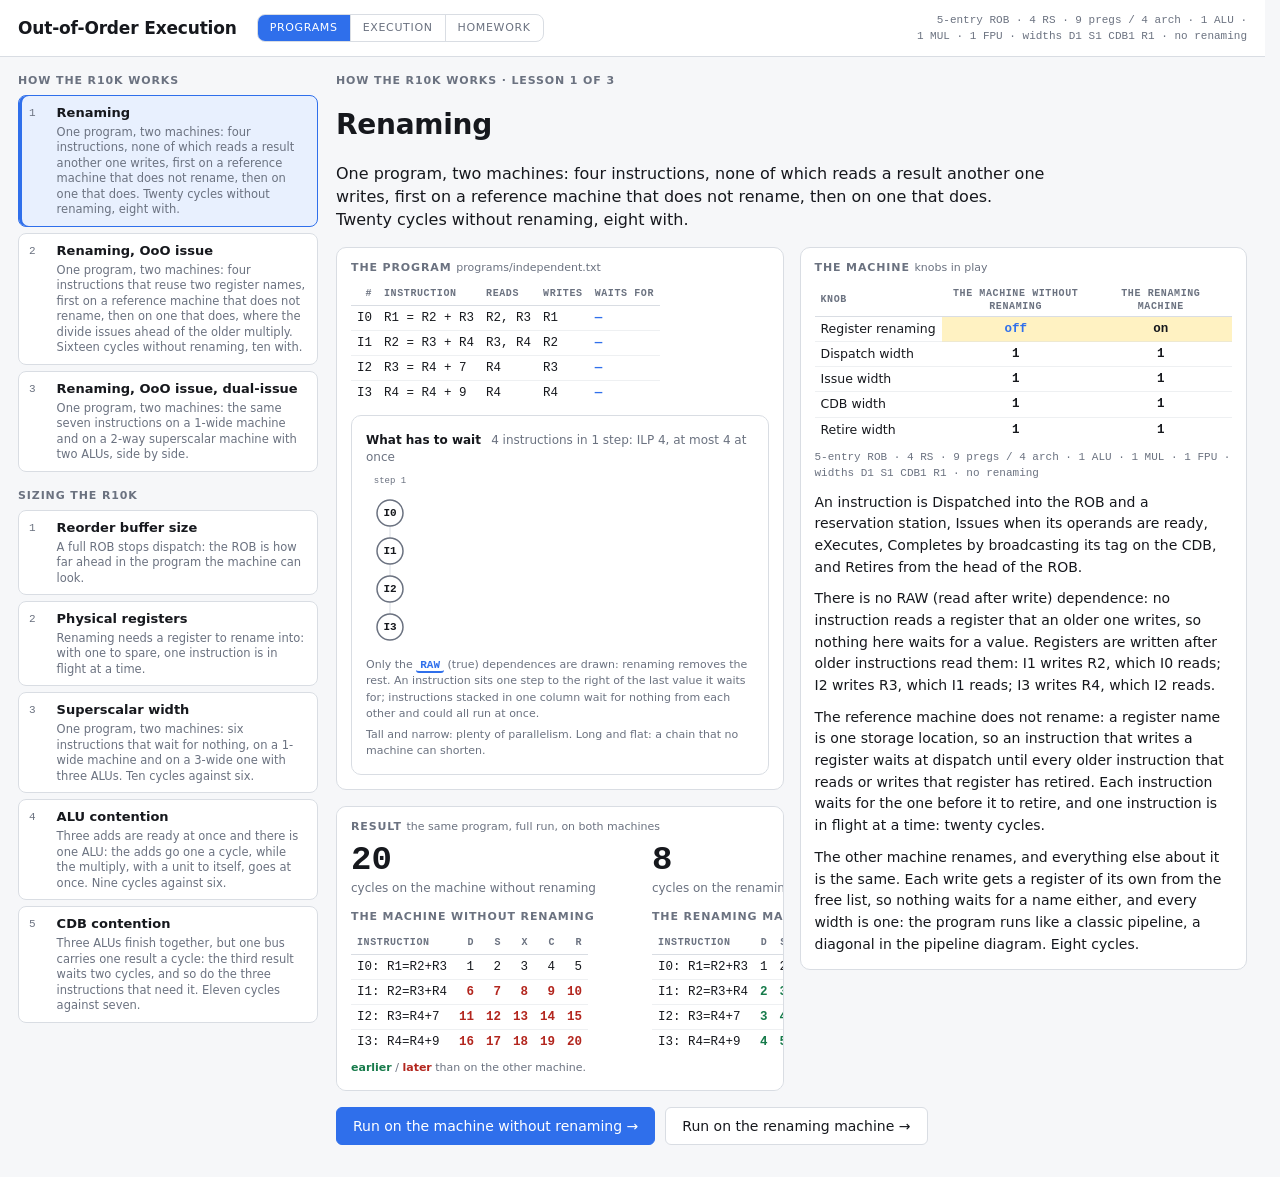
==== commit c1b258d1: "The out-of-order walkthrough updated to Ryan's e3688e1; the Homework tab arrives /ooo/ is now Ryan's" ====
--- a/ooo/index.html
+++ b/ooo/index.html
@@ -11,9 +11,10 @@
 
 <header class="topbar">
   <h1>Out-of-Order Execution</h1>
-  <div class="mode" role="group" aria-label="Mode" title="Programs: what each example program does to the processor. Execution: step through it cycle by cycle.">
+  <div class="mode" role="group" aria-label="Mode" title="Programs: what each example program does to the processor. Execution: step through it cycle by cycle. Homework: fill in the cycles of an assigned problem yourself.">
     <label><input type="radio" name="mode" value="lesson"> Programs</label>
     <label><input type="radio" name="mode" value="run" checked> Execution</label>
+    <label><input type="radio" name="mode" value="homework"> Homework</label>
   </div>
   <div class="pickers">
     <!-- The static walkthrough has no model to run another machine on:
@@ -33,14 +34,32 @@
     <details class="options panels" id="panels">
       <summary title="Choose which explanatory panels are shown">⊞ panels</summary>
       <div class="options-body panels-body">
+        <!-- PARKED for a homework problem: these two are not options while one
+             is worked, and their panels are not shown (HOMEWORK_PANELS in
+             viewer.js hides the labels).  A lesson's run has both. -->
         <label class="opt"><input type="checkbox" id="panel-log" checked> What happened this cycle</label>
         <label class="opt"><input type="checkbox" id="panel-deps"> Dependence graph (what has to wait)</label>
-        <div class="dim panels-note">The ROB, map table, free list, CDB, reservation stations and pipeline diagram are always shown.</div>
+        <!-- What sits beside the tables: the pipeline diagram, or what a
+             problem is worked from, so that the student does not go back to
+             the Homework (or lesson) page for it: the machine, every setting
+             of it, and the program. -->
+        <div class="opt-group sidebar-group" role="radiogroup" aria-label="Beside the tables">
+          <span class="opt-label">Beside the tables</span>
+          <label><input type="radio" name="sidebar" value="pipeline" checked> Pipeline diagram</label>
+          <label><input type="radio" name="sidebar" value="reference"> The machine and the program</label>
+        </div>
+        <div class="dim panels-note">The ROB, map table, free list, CDB and reservation stations are always shown.</div>
       </div>
     </details>
   </div>
   <div class="config-summary" id="config-summary"></div>
 </header>
+
+<!-- The bar of the execution view, pinned to the top of the window and one
+     row tall (.top-anchor in styles.css): the way back and what is being
+     worked, the step controls, and in quiz mode the quiz's buttons.  The
+     sections in it are groups of that row, not rows of their own. -->
+<div class="top-anchor" id="top-anchor">
 
 <section class="controls" id="controls">
   <button id="btn-reset"    title="Back to cycle 0 (Home)">⏮</button>
@@ -57,9 +76,10 @@
       <option value="120">turbo</option>
     </select>
   </label>
-  <!-- PARKED: quiz mode is not part of the current product.  The toggle is
-       hidden; quiz.js, the quiz bar below and the grading path stay in the
-       codebase, switched on only by the tests (window.OoO.setQuiz). -->
+  <!-- Quiz mode is how a homework problem is worked: the Homework tab turns
+       it on (viewer.js runHomework) for the problem's blank cycles, and
+       quiz.js renders the tables as cells to fill in.  The toggle itself
+       stays hidden: nothing on screen turns quiz mode on for a lesson. -->
   <label class="quiz-toggle" title="Blank every table and fill it in yourself, cycle by cycle" hidden><input type="checkbox" id="quiz-mode"> quiz mode</label>
   <span class="zoom" title="Zoom the tables and diagram (keys: - and =)">
     <button id="btn-zoom-out" title="Zoom out (-)">−</button>
@@ -94,7 +114,9 @@
 <section class="lesson-strip panel" id="lesson-strip" hidden>
   <button id="btn-lesson-back" title="Back to the lesson page">← explanation</button>
   <span class="lesson-strip-title"><b id="lesson-strip-title"></b> <span class="dim" id="lesson-strip-machine"></span></span>
-  <!-- PARKED: the note for the current cycle (the yellow bar); CALLOUT_ENABLED in viewer.js. -->
+  <!-- PARKED: the note for the current cycle (the yellow bar), or the lesson's
+       point on a cycle with none.  Disabled by CALLOUT_ENABLED in viewer.js;
+       the span stays and is still filled in. -->
   <span class="lesson-strip-callout" id="lesson-strip-callout" hidden></span>
   <!-- PARKED: swapping machines from the strip (SWAP_ENABLED in viewer.js);
        the lesson page's "Run on …" buttons do it. -->
@@ -103,6 +125,64 @@
        why.  Disabled by EVENT_NOTE_ENABLED in viewer.js; the row stays. -->
   <div class="lesson-strip-event" id="lesson-strip-event" hidden></div>
 </section>
+
+<!-- While a homework problem is being worked: the way back to its page.
+     Which problem it is, is in the slide title ("P2: R10K Cycle # 3").
+     PARKED, hidden here and still filled in: the problem's name, the cycles
+     to fill in and the cycles still blank. -->
+<section class="lesson-strip panel" id="homework-strip" hidden>
+  <button id="btn-homework-back" title="Back to the homework page">← homework</button>
+  <span class="lesson-strip-title" hidden><b id="homework-strip-title"></b> <span class="dim" id="homework-strip-range" hidden></span></span>
+  <span class="quiz-progress" id="homework-strip-progress" hidden></span>
+</section>
+
+<section class="quiz-bar panel" id="quiz-bar" hidden>
+  <!-- The rows are not rows any more: what is in them sits in the one row
+       of the bar (.top-anchor in styles.css). -->
+  <div class="quiz-row" id="quiz-setup">
+    <!-- PARKED: the line that said what a quiz is; take `hidden` off. -->
+    <span class="quiz-title" hidden>Quiz: fill in every structure as it looks at the <b>end</b> of each cycle.</span>
+    <!-- PARKED: drag & drop (DRAG_ENABLED in quiz.js); the checkbox stays. -->
+    <label class="quiz-drag" title="Drag an instruction from the program table into a ROB slot, and from a ROB slot into a reservation station" hidden><input type="checkbox" id="quiz-drag"> drag &amp; drop</label>
+    <label class="quiz-drag quiz-start" title="Every cycle before this one is shown worked out, as a given starting point or worked example: 1 gives the reset state, 0 gives nothing, 5 gives cycles 0–4">start at cycle <input type="number" id="quiz-start" min="0" value="1"></label>
+    <span class="quiz-progress" id="quiz-progress"></span>
+  </div>
+  <!-- The buttons that work on the cycle on screen are beside the slide
+       title (#slide-actions, in the grid); the file's are here. -->
+  <div class="quiz-row" id="quiz-actions">
+    <span class="quiz-spacer"></span>
+    <label class="quiz-name">Name / ID <input type="text" id="student-name" placeholder="required to download" size="14"></label>
+    <button id="btn-download" class="primary" title="Save your answers as a JSON file to hand in (homework: every problem's answers in one file, to load again later or to upload to Gradescope)">Download submission</button>
+    <label class="quiz-load" title="Load a homework file or a submission to continue or review it">Load <input type="file" id="load-submission" accept=".json,application/json" hidden></label>
+  </div>
+  <!-- What the bar has to say, hung under it so that it takes no room from
+       the tables: what the last button did or what a given cycle is
+       (#quiz-score), and a number a homework problem's cell cannot hold
+       (quiz.js refreshFaults): which cells, and what they take. -->
+  <div class="quiz-notes">
+    <span class="quiz-score" id="quiz-score"></span>
+    <!-- PARKED: what a given cycle is and where to go from it ("Cycles 0–1
+         are given as a worked example. Step forward to begin."); the slide
+         title's tag says a cycle is given.  Still filled in (quiz.js). -->
+    <span class="quiz-given-note" id="quiz-given-note" hidden></span>
+    <div class="quiz-invalid" id="quiz-invalid" role="status" aria-live="polite" hidden></div>
+  </div>
+  <!-- How the cells are filled in: a homework problem's are controls
+       (.for-fields, body.quiz-fields), a quiz's are free text (.for-text).
+       PARKED: the instructions are not shown; take `hidden` off to bring
+       them back. -->
+  <div class="quiz-hint" hidden>
+    <span class="for-text">Write tags as on the slides: <code>p5</code>, or <code>p5+</code> when ready. Head/tail column: <code>h</code>, <code>t</code>, or <code>ht</code>.
+    Busy column: <code>y</code> or blank. Empty cells stay blank (or <code>-</code>). Free list is in order, oldest first, comma or space separated.</span>
+    <span class="for-fields">Every cell takes a number: an instruction is its number in the program (<code>I3</code> is 3), a physical register its number (<code>p5</code> is 5), and S, X and C the cycle. Tick <b>rdy</b> beside a register that holds its value, and <b>busy</b> for a station in use; choose <code>h</code>, <code>t</code> or <code>ht</code> for the head and tail of the ROB. Empty cells stay blank. The free list is in order, oldest first, from the first slot on; the CDB has a field for each tag it can carry in a cycle.
+    A number this machine or this program does not have (a register past its last, a cycle that has not happened yet) is outlined in red and is not saved.</span>
+    Tab moves between cells. Your answers are saved in this browser as you type. The timing table fills itself in from your ROB answers: D when an instruction first appears in the ROB, S/X/C from its ROB row, R when it has left; the pipeline diagram is drawn from it.
+    A <b>given</b> cycle (before the start cycle, or a homework problem's checkpoint between the cycles to fill in) is shown worked out, with its event log, for you to study but not to fill in.
+    <span id="quiz-drag-hint" hidden>Drag &amp; drop is on: drag an instruction from the program (⊞ panels: put the machine and the program beside the tables) into a ROB slot<span class="for-text"> (it arrives as the whole expression, graded the same as <code>I0</code>)</span>, and from a ROB slot into a reservation station's op cell<span class="for-text"> (it arrives as just <code>I0</code>)</span><span class="for-fields"> (it arrives as its number)</span>.</span>
+  </div>
+</section>
+
+</div>
 
 <div id="load-error" class="load-error" hidden></div>
 
@@ -170,36 +250,72 @@
   </div>
 </section>
 
-<section class="quiz-bar panel" id="quiz-bar" hidden>
-  <div class="quiz-row">
-    <span class="quiz-title">Quiz: fill in every structure as it looks at the <b>end</b> of each cycle.</span>
-    <label class="quiz-drag" title="Drag an instruction from the program table into a ROB slot, and from a ROB slot into a reservation station"><input type="checkbox" id="quiz-drag"> drag &amp; drop</label>
-    <label class="quiz-drag quiz-start" title="Every cycle before this one is shown worked out, as a given starting point or worked example: 1 gives the reset state, 0 gives nothing, 5 gives cycles 0–4">start at cycle <input type="number" id="quiz-start" min="0" value="1"></label>
-    <span class="quiz-progress" id="quiz-progress"></span>
-  </div>
-  <div class="quiz-row">
-    <button id="btn-copy-prev" title="Fill empty cells in this cycle from your answers for the previous cycle">Copy previous cycle ↓</button>
-    <button id="btn-check-cycle" title="Mark this cycle's cells right or wrong">Check this cycle</button>
-    <button id="btn-clear-cycle">Clear this cycle</button>
-    <button id="btn-clear-all" title="Forget every cycle's answers for this program and machine">Clear all</button>
-    <span class="quiz-score" id="quiz-score"></span>
-    <span class="quiz-spacer"></span>
-    <label class="quiz-name">Name / ID <input type="text" id="student-name" placeholder="required to download" size="14"></label>
-    <button id="btn-download" class="primary" title="Save your answers as a JSON file to hand in">Download submission</button>
-    <label class="quiz-load" title="Load a submission file to continue or review it">Load <input type="file" id="load-submission" accept=".json,application/json" hidden></label>
-  </div>
-  <div class="quiz-hint">
-    Write tags as on the slides: <code>p5</code>, or <code>p5+</code> when ready. Head/tail column: <code>h</code>, <code>t</code>, or <code>ht</code>.
-    Busy column: <code>y</code> or blank. Empty cells stay blank (or <code>-</code>). Free list is in order, oldest first, comma or space separated.
-    Tab moves between cells. Your answers are saved in this browser as you type. The timing table fills itself in from your ROB answers: D when an instruction first appears in the ROB, S/X/C from its ROB row, R when it has left; the pipeline diagram is drawn from it.
-    Cycles before the <b>start</b> cycle are given: shown worked out, with their event log, for you to study but not to fill in.
-    <span id="quiz-drag-hint" hidden>Drag &amp; drop is on: drag an instruction from the program table into a ROB slot (it arrives as the whole expression, graded the same as <code>I0</code>), and from a ROB slot into a reservation station's op cell (it arrives as just <code>I0</code>).</span>
+<!-- Homework mode: the assigned problems (homework/*.json, recorded into
+     traces.js), each a program on a machine with the first cycles given and
+     the rest to fill in.  "Run it" opens the problem in the execution view in
+     quiz mode, on the first cycle to fill in. -->
+<section class="lesson-view" id="homework-view" hidden>
+  <nav class="lesson-rail" id="homework-rail" aria-label="Homework problems"></nav>
+  <div class="lesson-main" id="homework-main">
+    <p class="homework-set-title" id="homework-set-title" hidden></p>
+    <h2 class="lesson-kicker" id="homework-index"></h2>
+    <h1 class="lesson-title" id="homework-title"></h1>
+    <p class="lesson-point" id="homework-instructions"></p>
+    <div class="homework-cols homework-top">
+      <section class="lesson-block">
+        <h2 class="lesson-h">The program <span class="dim" id="homework-program-name"></span></h2>
+        <table class="lesson-program" id="homework-program">
+          <thead><tr><th>#</th><th class="ins">instruction</th><th class="ins">reads</th><th class="ins">writes</th><th class="ins">waits for</th></tr></thead>
+          <tbody></tbody>
+        </table>
+      </section>
+      <section class="lesson-block">
+        <h2 class="lesson-h">The machine <span class="dim" id="homework-knobs-note"></span></h2>
+        <!-- Every setting, the lecture R10K's value beside this machine's: a
+             table for each group of settings, side by side where there is
+             room.  Filled in by viewer.js renderHomework(). -->
+        <div class="homework-knobs" id="homework-knobs"></div>
+      </section>
+    </div>
+    <!-- What to do and the homework file, side by side: each is a few lines
+         and its buttons. -->
+    <div class="homework-cols homework-bottom">
+      <section class="lesson-block homework-todo">
+        <h2 class="lesson-h">What to do</h2>
+        <p class="homework-cycles" id="homework-cycles"></p>
+        <p class="dim homework-howto">Fill in every structure as it looks at the <b>end</b> of each cycle. Your answers are saved in this browser as you type. A given cycle in the middle is a checkpoint: check your work against it and carry on from it. Only the cycles you were asked to fill in are graded.</p>
+        <div class="lesson-actions">
+          <button id="btn-run-homework" class="primary" title="Open this problem in the execution view, on the first cycle to fill in (Enter)">Run it →</button>
+        </div>
+      </section>
+      <!-- The homework file: every problem's answers in one file (quiz.js
+           buildSet), to load again later and to upload to Gradescope. -->
+      <section class="lesson-block homework-set">
+        <h2 class="lesson-h">Your homework file <span class="dim" id="homework-set-status"></span></h2>
+        <p class="dim homework-howto">One file holds your answers to every problem, however far along you are. Download it to keep your work or to move it to another computer, and load it to carry on from where you left off. To hand the homework in, upload the same file to Gradescope: a problem you have not finished is graded as far as you got.</p>
+        <div class="lesson-actions">
+          <button id="btn-download-set" title="Save your answers to every problem as one file">Download homework file</button>
+          <label class="quiz-load" title="Load a homework file to carry on from it">Load homework file <input type="file" id="load-set" accept=".json,application/json" hidden></label>
+        </div>
+        <p class="homework-set-note" id="homework-set-note" aria-live="polite"></p>
+      </section>
+    </div>
   </div>
 </section>
 
 <main class="grid" id="grid">
 
-  <h2 class="slide-title" id="slide-title"></h2>
+  <!-- The row of the slide title.  In quiz mode the buttons that work on the
+       cycle on screen are level with the title, at its left. -->
+  <div class="slide-head" id="slide-head">
+    <div class="slide-actions" id="slide-actions" hidden>
+      <button id="btn-copy-prev" title="Fill empty cells in this cycle from your answers for the previous cycle">Copy previous cycle ↓</button>
+      <button id="btn-check-cycle" title="Mark this cycle's cells right or wrong">Check this cycle</button>
+      <button id="btn-clear-cycle" title="Empty every cell of this cycle">Clear this cycle</button>
+      <button id="btn-clear-all" title="Forget every cycle's answers for this program and machine">Clear all</button>
+    </div>
+    <h2 class="slide-title" id="slide-title"></h2>
+  </div>
 
   <!-- Pipeline layout only (flow.js): which stage to zoom in on. -->
   <div class="flow-bar" id="flow-bar" hidden>
@@ -312,7 +428,7 @@
        in one row under the canvas; in the slide layout the wrapper is
        display: contents and each panel is a grid item of its own. -->
   <div class="record" id="record">
-  <div class="ref-sep pipeline-only" id="ref-sep"><b>Below:</b> the pipeline diagram and the event log track the run; they are not hardware, and nothing in the datapath above is wired to them.</div>
+  <div class="ref-sep pipeline-only" id="ref-sep"><b>Below:</b> <span id="ref-sep-what">the pipeline diagram and the event log track the run</span>; they are not hardware, and nothing in the datapath above is wired to them.</div>
   <!-- PARKED: the "Program & timings" table is switched off for now; the
        pipeline diagram below carries the same D/S/X/C/R record.  The panel
        is hidden rather than removed: viewer.js still fills it in, and quiz
@@ -328,6 +444,32 @@
   </section>
 
 
+  <!-- In place of the pipeline diagram (⊞ panels, "Beside the tables"): the
+       machine on screen, every setting of it in one column, and beside it, a
+       panel of its own, the program: each instruction and its number, and
+       nothing about them.  Filled in by viewer.js renderReference(); hidden
+       unless chosen. -->
+  <div class="ref-panels" id="ref-panels" hidden>
+  <section class="panel ref-machine-panel" id="ref-machine-panel" hidden>
+    <h2 class="panel-h">The machine</h2>
+    <div class="dim ref-machine-note" id="ref-machine-note"></div>
+    <div class="ref-groups" id="ref-knobs"></div>
+  </section>
+
+  <!-- beside the machine: the program, and under it the machine's policy
+       settings, which evens out the two columns -->
+  <div class="ref-side">
+  <section class="panel ref-program-panel" id="ref-program-panel" hidden>
+    <h2 class="panel-h">The program <span class="dim" id="ref-program-name"></span></h2>
+    <table class="lesson-program ref-program" id="ref-program"><tbody></tbody></table>
+  </section>
+  <section class="panel ref-policy-panel" id="ref-policy-panel" hidden>
+    <h2 class="panel-h">The machine <span class="dim">policy</span></h2>
+    <div class="ref-groups" id="ref-policy"></div>
+  </section>
+  </div>
+  </div>
+
   <section class="panel timeline-panel" id="timeline-panel">
     <h2 class="panel-h">Pipeline diagram</h2>
     <div class="timeline-wrap">
@@ -341,18 +483,25 @@
   </section>
   </div>
 
+  <!-- The graph is as wide as it is drawn and its legend takes the room
+       beside it: the panel is no wider than the ROB and the free list
+       together, with nothing empty in it. -->
   <section class="panel deps-panel" id="deps-panel">
     <h2 class="panel-h">Dependences <span class="dim" id="deps-note"></span></h2>
+    <div class="deps-body">
     <div class="deps-wrap"><svg id="deps-svg" xmlns="http://www.w3.org/2000/svg" role="img" aria-label="instruction dependence graph, one column per step"></svg></div>
     <div class="deps-legend dim">
       <span class="dep-note">Only the <span class="dep-key raw">RAW</span> (true) dependences are drawn: renaming removes the rest. An instruction sits one step to the right of the last value it waits for; instructions stacked in one column wait for nothing from each other and could all run at once.</span>
       <span class="dep-note">Tall and narrow: plenty of parallelism. Long and flat: a chain that no machine can shorten.</span>
     </div>
+    </div>
   </section>
 
 </main>
 
-<footer class="legend">
+<!-- PARKED: the legend under the tables (what the colours mean, and the
+     hover and the keys); take `hidden` off to bring it back. -->
+<footer class="legend" hidden>
   <span class="swatch changed"></span> changed this cycle
   <span class="swatch ready-ex">+</span> ready bit set: the register holds its value
   <span class="swatch blocked-ex"></span> blocking a stalled instruction
@@ -368,5 +517,7 @@
 <script src="datapath.js"></script>
 <script src="flow-router.js"></script>
 <script src="flow.js"></script>
+<script src="quizkey.js"></script>
+<script src="quiz.js"></script>
 </body>
 </html>
--- a/ooo/styles.css
+++ b/ooo/styles.css
@@ -125,13 +125,45 @@
   .config-summary { width: 52ch; font-size: min(11px, calc((100vw - 36px) / 32)); }
 }
 
-/* ---------- controls ---------- */
-
-.controls {
-  display: flex; align-items: center; gap: 10px; flex-wrap: wrap;
-  padding: 10px 18px; background: var(--panel);
+/* ---------- the bar of the execution view: controls, strip, quiz ----------
+ * One row, pinned to the top of the window, so that the tables start as high
+ * on the page as they can.  The sections in it (the step controls, the strip
+ * of what is being worked, the quiz bar) and the quiz bar's rows make no box
+ * of their own (display: contents): what is in them lines up in the one flex
+ * row, in the order given by `order`.  It wraps only in a window too narrow
+ * for the row. */
+
+.top-anchor {
+  display: flex; align-items: center; gap: 6px 8px; flex-wrap: wrap;
+  padding: 8px 18px; background: var(--panel);
   border-bottom: 1px solid var(--line); position: sticky; top: 0; z-index: 5;
 }
+.top-anchor > section, .top-anchor .quiz-row { display: contents; }
+.top-anchor .lesson-strip > * { order: 1; }            /* the way back, what is being worked */
+.top-anchor .controls > *     { order: 2; }            /* stepping */
+.top-anchor .quiz-row > *     { order: 3; }            /* the quiz's setup */
+.top-anchor .quiz-row > .quiz-name, .top-anchor #btn-download,
+.top-anchor .quiz-row > .quiz-load { order: 4; }       /* the file */
+.top-anchor .controls > .zoom, .top-anchor .controls > .options { order: 5; }
+.top-anchor #btn-reset, .top-anchor .quiz-start,
+.top-anchor #btn-download, .top-anchor .zoom { margin-left: 8px; }   /* a gap between the groups */
+.top-anchor .quiz-spacer { display: none; }            /* the slider takes the room to spare */
+.top-anchor #cycle-slider { flex: 1 1 110px; min-width: 110px; }
+.top-anchor button, .top-anchor .quiz-load { padding-left: 8px; padding-right: 8px; white-space: nowrap; }
+.top-anchor .quiz-progress { margin-left: 0; white-space: nowrap; }
+.top-anchor .lesson-strip-title { white-space: nowrap; }
+/* what the bar has to say hangs under it, over the margin beside the slide
+   title: no room is taken from the tables */
+.top-anchor .quiz-notes {
+  position: absolute; top: 100%; right: 18px; margin-top: 6px;
+  display: grid; gap: 4px; justify-items: end;
+  max-width: min(680px, calc(100% - 36px)); pointer-events: none;
+}
+.top-anchor .quiz-score {
+  background: var(--panel); border: 1px solid var(--line); border-radius: 6px;
+  padding: 3px 9px; color: var(--dim);
+}
+.top-anchor .quiz-score:empty { display: none; }
 button {
   font: inherit; padding: 5px 10px; cursor: pointer;
   background: var(--panel); color: var(--ink);
@@ -228,7 +260,7 @@
 
 .grid { display: grid; gap: 14px; padding: 14px 18px 28px; align-items: start; position: relative; }
 .alu-panel      { grid-area: alu; }
-.slide-title    { grid-area: title; }
+.slide-head     { grid-area: title; }
 .rob-panel      { grid-area: rob; }
 .rs-panel       { grid-area: rs; }
 .map-panel      { grid-area: map; }
@@ -236,6 +268,7 @@
 .free-panel     { grid-area: free; }
 .program-panel  { grid-area: program; }
 .timeline-panel { grid-area: timeline; }
+.ref-panels    { grid-area: reference; }
 .deps-panel     { grid-area: deps; }
 .events-panel   { grid-area: events; }
 
@@ -258,7 +291,7 @@
     "rs       cdb       record"
     "rs       free      record"
     ".        .         record"
-    "deps     deps      deps";
+    "deps     deps      record";
   grid-template-rows: auto auto auto auto 1fr auto;
   row-gap: 18px;
 }
@@ -274,7 +307,7 @@
 @media (max-width: 1000px) {
   body.layout-slide .grid {
     grid-template-columns: 1fr; column-gap: 14px; row-gap: 14px; padding-right: 18px;
-    grid-template-areas: "title" "rob" "rs" "map" "cdb" "free" "program" "deps" "timeline" "events";
+    grid-template-areas: "title" "rob" "rs" "map" "cdb" "free" "program" "deps" "reference" "timeline" "events";
     grid-template-rows: none;
   }
   body.layout-slide .record { display: contents; }
@@ -285,11 +318,37 @@
   border-radius: 10px; padding: 12px 14px 14px; overflow-x: auto;
 }
 
+/* The row of the slide title: the title in the middle of the page whatever
+   is beside it, and in quiz mode the buttons that work on the cycle on
+   screen level with it, at its left. */
+.slide-head {
+  display: grid; grid-template-columns: minmax(0, 1fr) auto minmax(0, 1fr);
+  align-items: center; column-gap: 12px; margin: 4px 0 -4px;
+}
+.slide-actions { grid-column: 1; justify-self: start; display: flex; flex-wrap: wrap; gap: 6px; }
+.slide-actions button { font-size: 13px; padding: 5px 8px; white-space: nowrap; }
 /* slide title, shown in the slide layout only */
 .slide-title {
-  margin: 4px 0 -4px; font-size: 30px; font-weight: 600; letter-spacing: -0.01em;
+  grid-column: 2; margin: 0; font-size: 30px; font-weight: 600; letter-spacing: -0.01em;
   color: var(--ink); text-transform: none; text-align: center;
 }
+@media (max-width: 1000px) {
+  /* one after the other: the title, then the buttons */
+  .slide-head { grid-template-columns: minmax(0, 1fr); row-gap: 8px; }
+  .slide-actions, .slide-title { grid-column: 1; }
+  .slide-title { order: -1; }
+}
+/* quiz mode: whose cycle this is (viewer.js render; body.cycle-response,
+   body.cycle-given).  The cycle number in the bar takes the same colour, for
+   the pipeline layout, which has no slide title. */
+.slide-tag {
+  display: inline-block; vertical-align: middle; margin-left: 10px; padding: 3px 11px;
+  border-radius: 999px; font-size: 13px; font-weight: 600; letter-spacing: 0.02em;
+}
+.slide-tag.response { background: var(--accent); color: #fff; }
+.slide-tag.given { background: color-mix(in srgb, var(--dim) 16%, transparent); color: var(--dim); }
+body.cycle-response .cycle-readout b { color: var(--accent); }
+body.cycle-given .cycle-readout b { color: var(--dim); }
 
 /* ---------- tables: shared ---------- */
 
@@ -549,10 +608,52 @@
   background: var(--panel); border: 1px solid var(--line); border-radius: 10px; padding: 12px 14px 14px;
 }
 body.layout-slide .program-panel .panel-h { display: block; }
-body.layout-slide .timeline-panel, body.layout-slide .events-panel, body.layout-slide .deps-panel {
+body.layout-slide .timeline-panel, body.layout-slide .events-panel, body.layout-slide .deps-panel,
+body.layout-slide .ref-machine-panel, body.layout-slide .ref-program-panel, body.layout-slide .ref-policy-panel {
   background: var(--panel); border: 1px solid var(--line); border-radius: 10px; padding: 12px 14px 14px;
 }
-body.layout-slide .timeline-panel .panel-h, body.layout-slide .events-panel .panel-h, body.layout-slide .deps-panel .panel-h { display: block; }
+/* ...kept short: neither column is taller than the ROB and the reservation
+   stations beside them */
+body.layout-slide .ref-machine-panel, body.layout-slide .ref-program-panel, body.layout-slide .ref-policy-panel { padding: 8px 12px 8px; }
+body.layout-slide .ref-panels .panel-h { margin-bottom: 4px; }
+body.layout-slide .timeline-panel .panel-h, body.layout-slide .events-panel .panel-h, body.layout-slide .deps-panel .panel-h,
+body.layout-slide .ref-panels .panel-h { display: block; }
+
+/* beside the tables, in place of the pipeline diagram: the machine, every
+   setting of it under the machine panel's headings, and the program */
+/* side by side: the machine, one column of settings, and the program */
+.ref-panels { display: flex; align-items: flex-start; gap: 14px; min-width: 0; }
+.ref-machine-panel { flex: 0 1 264px; }
+/* beside the machine: the program, and under it the policy settings */
+.ref-side { flex: 1 1 170px; min-width: 0; display: flex; flex-direction: column; gap: 14px; }
+.ref-machine-panel, .ref-program-panel, .ref-policy-panel { min-width: 0; overflow-x: auto; }
+.ref-panels .panel-h .dim { margin-left: 6px; text-transform: none; letter-spacing: 0; font-weight: 400; }
+.ref-machine-note { font-size: 11px; margin: -2px 0 3px; }
+.ref-machine-note.non-default { color: var(--accent); }
+.ref-knobs, .ref-program { font-size: 12px; line-height: 15px; }
+/* (the ids: quiz mode pads every cell of the grid for its input boxes) */
+#ref-panels td, #ref-panels th { padding-top: 1px; padding-bottom: 1px; }
+/* the program: the instructions and their numbers, and nothing about them */
+.ref-program { width: auto; }
+.ref-program td { border: none; white-space: nowrap; }
+.ref-program td:first-child { padding-right: 10px; color: var(--dim); }
+.ref-knobs tr.ref-group th {
+  text-align: left; font: 700 10.5px system-ui, sans-serif;
+  letter-spacing: 0.06em; text-transform: uppercase; color: var(--dim); border-bottom: 1px solid var(--line);
+}
+/* the groups of settings, one under the other */
+.ref-groups > table { width: 100%; margin: 0 0 3px; }
+.ref-groups > table:last-child { margin-bottom: 0; }
+/* the functional units: a row each, a column for each of how many, latency, pipelined */
+.ref-units tr.ref-facets th { text-align: right; font: 600 10.5px system-ui, sans-serif; color: var(--dim); white-space: nowrap; text-transform: none; letter-spacing: 0; border: none; }
+.ref-units td.val { width: auto; }
+.ref-units td.knob { white-space: nowrap; }
+.ref-units td, .ref-units th { padding-left: 3px; padding-right: 3px; }
+.ref-groups td.knob, .ref-groups th.ins { padding-left: 2px; }
+.ref-knobs tbody tr.ref-group th { padding-top: 2px; }
+.ref-knobs td.knob { white-space: normal; }
+.ref-knobs td.val { width: 2.2em; text-align: right; vertical-align: top; }
+.sidebar-group { align-items: flex-start; flex-direction: column; gap: 4px; }
 
 /* ---------- the lesson page's two timing tables ---------- */
 
@@ -565,9 +666,18 @@
 /* ---------- pipeline diagram ---------- */
 
 /* ---------- dependence graph ---------- */
-/* In the slide layout the first grid column is sized by the ROB / RS tables;
- * the graph must not widen it (width: 0 removes it from the column's
- * max-content, min-width stretches it back to whatever the column is). */
+/* In the slide layout the panel is as wide as the ROB and the free list
+ * together (the first two columns of the grid), and no wider: the first
+ * column is sized by the ROB / RS tables, and the graph must not widen it
+ * (width: 0 removes the panel from the columns' max-content, min-width
+ * stretches it back to whatever they are).  Inside, the graph is as wide as
+ * it is drawn and the legend takes the room beside it, so nothing is empty;
+ * a graph too wide for the panel scrolls, with the legend under it. */
+body.layout-slide .deps-panel { width: 0; min-width: 100%; box-sizing: border-box; }
+.deps-body { display: flex; flex-wrap: wrap; align-items: flex-start; gap: 8px 22px; }
+.deps-body > .deps-wrap { flex: 0 1 auto; max-width: 100%; }
+.deps-body > .deps-legend { flex: 1 1 260px; min-width: 0; margin-top: 0; }
+.deps-body .dep-note { max-width: none; }
 .deps-wrap { overflow-x: auto; }
 .deps-panel svg { display: block; font-family: var(--mono); }
 .deps-panel .node circle { fill: var(--panel); stroke: var(--dim); stroke-width: 1.5; }
@@ -672,6 +782,58 @@
 input.q-list { width: 100%; }
 input.q.ok  { border-color: var(--good); background: var(--good-bg); }
 input.q.bad { border-color: var(--bad);  background: var(--bad-bg); }
+
+/* A homework problem's cells (quiz.js, "a homework problem's cells"): a
+ * control for each kind of value.  A number field has the letter it is
+ * written with before it (I, p), and no spinner: the cells are narrow. */
+.for-fields, body.quiz-fields .for-text { display: none; }
+body.quiz-fields .for-fields { display: inline; }
+.q-box { display: flex; align-items: center; gap: 2px; min-width: 0; }
+.q-pre { font-family: var(--mono); font-size: 12.5px; color: var(--dim); user-select: none; }
+.q-box input.q-f { flex: 1 1 0; width: 0; min-width: 0; }
+input.q-f[type="number"] { appearance: textfield; -moz-appearance: textfield; }
+input.q-f[type="number"]::-webkit-inner-spin-button,
+input.q-f[type="number"]::-webkit-outer-spin-button { -webkit-appearance: none; margin: 0; }
+input.q-f-stage { text-align: right; }
+input.q.q-f-ht { width: 100%; min-width: 0; box-sizing: border-box; text-align: center; }
+.rob input.q.q-f-check, .rs input.q.q-f-check, input.q.q-f-check {
+  width: 15px; height: 15px; margin: 0; padding: 0; vertical-align: middle; accent-color: var(--accent);
+}
+td.q-cell-check { text-align: center; }
+select.q {
+  font: inherit; font-family: var(--mono); font-size: 12.5px; width: 100%; min-width: 0; box-sizing: border-box;
+  background: var(--bg); color: var(--ink); border: 1px solid var(--line); border-radius: 4px; padding: 1px 2px;
+}
+select.q:focus { outline: none; border-color: var(--accent); box-shadow: 0 0 0 2px color-mix(in srgb, var(--accent) 25%, transparent); }
+select.q.given { background: var(--retired); color: var(--ink); opacity: 1; cursor: default; }
+select.q.ok  { border-color: var(--good); background: var(--good-bg); }
+select.q.bad { border-color: var(--bad);  background: var(--bad-bg); }
+input.q.q-f-check.ok  { outline: 2px solid var(--good); outline-offset: 1px; }
+input.q.q-f-check.bad { outline: 2px solid var(--bad); outline-offset: 1px; }
+input.q.q-f-check:disabled { cursor: default; }
+/* a given cycle's bits are there to be read: drawn, not the browser's greyed-out box */
+input.q.q-f-check.given, body.layout-slide.quiz input.q.q-f-check.given {
+  appearance: none; -webkit-appearance: none; border: 1.5px solid var(--dim); border-radius: 3px; background: transparent;
+}
+input.q.q-f-check.given:checked, body.layout-slide.quiz input.q.q-f-check.given:checked {
+  border-color: var(--accent);
+  background: var(--accent) url("data:image/svg+xml,%3Csvg xmlns='http://www.w3.org/2000/svg' viewBox='0 0 12 12'%3E%3Cpath d='M2.5 6.2l2.4 2.4 4.6-5' fill='none' stroke='%23fff' stroke-width='1.8' stroke-linecap='round' stroke-linejoin='round'/%3E%3C/svg%3E") center / 11px no-repeat;
+}
+/* what the cell cannot hold (a number out of range, anything but h, t or ht
+   in the h/t column): outlined, named in .quiz-invalid, not saved */
+input.q.invalid, body.layout-slide.quiz input.q.invalid {
+  border-color: var(--bad); background: var(--bad-bg); box-shadow: 0 0 0 2px color-mix(in srgb, var(--bad) 30%, transparent);
+}
+.quiz-invalid { font-size: 12px; color: var(--bad); background: var(--bad-bg); border-radius: 6px; padding: 5px 10px; }
+/* the free list: a slot for each register that can be free, in a row; the
+ * columns that hold a letter and a number are a little wider */
+body.quiz.quiz-fields .taglist, body.quiz.quiz-fields .free .taglist { display: flex; flex-wrap: wrap; gap: 4px 6px; }
+body.quiz.quiz-fields .taglist .q-box, body.quiz.quiz-fields .cdb .q-box, body.quiz.quiz-fields .map .q-box { width: 4.6em; }
+body.quiz.quiz-fields col.c-ht { width: 6ch; }
+body.quiz.quiz-fields col.c-insn, body.quiz.quiz-fields col.c-op { width: 9ch; }
+body.layout-slide.quiz.quiz-fields select.q { font-size: 14px; font-weight: 700; background: var(--slide-bg); border-color: color-mix(in srgb, var(--slide-line) 30%, transparent); }
+body.layout-slide.quiz.quiz-fields .q-pre { font-size: 14px; font-weight: 700; color: var(--ink); }
+
 body.quiz td { padding: 2px 3px; }
 body.quiz .taglist, body.quiz .free .taglist { min-height: 0; display: block; }   /* the quiz input, not the slot grid */
 body.layout-slide.quiz .slide-table td { height: auto; padding: 3px 5px; }
@@ -709,19 +871,60 @@
 .mode label:has(input:checked) { background: var(--accent); color: #fff; }
 .mode label:hover { color: var(--accent); }
 .mode label:has(input:checked):hover { color: #fff; }
+/* while Execution is selected, the tab it is executing from (Programs or
+   Homework) is outlined: the switch says what the page does and to what */
+.mode label.source { color: var(--accent); box-shadow: inset 0 0 0 2px var(--accent); background: var(--follow); }
 /* the layout tabs in the view popover: same control, sized to the popover text */
 .options-body .layout-tabs label { padding: 4px 10px; text-transform: none; letter-spacing: 0; font-size: 13px; gap: 0; }
 
-/* the lesson page replaces the execution view, controls and all */
+/* the lesson page (and the homework page, built from the same parts)
+   replaces the execution view, controls and all */
 body.mode-lesson .pickers, body.mode-lesson .controls, body.mode-lesson .quiz-bar,
 body.mode-lesson .grid, body.mode-lesson .legend,
-body.mode-lesson .lesson-strip { display: none !important; }
+body.mode-lesson .lesson-strip, body.mode-lesson .top-anchor, body.mode-homework .top-anchor,
+body.mode-homework .pickers, body.mode-homework .controls, body.mode-homework .quiz-bar,
+body.mode-homework .grid, body.mode-homework .legend,
+body.mode-homework .lesson-strip { display: none !important; }
+.homework-cycles { font-size: 15px; font-weight: 600; margin: 0 0 6px; }
+.homework-howto { margin: 0; max-width: 70ch; line-height: 1.45; }
+/* the homework page is two rows of two cards, each pair as tall as the
+   other: the program and the machine, then what to do and the homework file */
+.homework-cols { display: flex; flex-wrap: wrap; gap: 16px; align-items: stretch; }
+.homework-cols > .lesson-block { box-sizing: border-box; flex: 1 1 340px; }
+/* the program is as wide as its table; the machine has the rest, and is
+   on a row of its own before it has fewer than two columns of settings */
+.homework-top > .lesson-block:first-child { flex: 0 1 auto; }
+.homework-top > .lesson-block:last-child { flex-basis: 560px; }
+.homework-bottom > .lesson-block { display: flex; flex-direction: column; }
+.homework-bottom .homework-howto { font-size: 13px; }
+.homework-bottom .lesson-actions { margin-top: auto; padding-top: 10px; align-items: center; }
+/* the machine: a table for each group of settings, in columns of one width,
+   the lecture machine's value beside this one's, a row that differs marked */
+.homework-knobs { display: grid; grid-template-columns: repeat(auto-fill, minmax(250px, 1fr)); gap: 10px 28px; align-items: start; }
+.homework-group { width: 100%; font-size: 12px; line-height: 1.25; }
+.homework-group td, .homework-group th { padding-top: 2px; padding-bottom: 2px; }
+.homework-group td.knob { white-space: normal; }
+.homework-group th:not(.ins) { width: 4.6em; }
+.homework-group td.lecture { font-weight: 400; color: var(--dim); }
+.homework-group tr.differs td { background: var(--changed); }
+.homework-group tr.differs td.lecture { color: var(--ink); }
+/* the homework file: its buttons, what the last download or load came to,
+   and on the rail how far along each problem is */
+.homework-set-title { margin: 0; font-size: 13px; font-weight: 600; color: var(--dim); }
+.homework-set .lesson-h .dim { margin-left: 6px; }
+.homework-set .quiz-load { font-size: 14px; padding: 8px 16px; }
+.homework-set-note { margin: 10px 0 0; max-width: 70ch; font-family: var(--mono); font-size: 12px; line-height: 1.45; }
+.homework-set-note:empty { display: none; }
+.lesson-item[data-progress="started"] .homework-progress { color: var(--accent); }
+.lesson-item[data-progress="done"] .homework-progress { color: var(--good); font-weight: 600; }
 
 .lesson-view {
   display: grid; grid-template-columns: minmax(230px, 300px) minmax(0, 1fr);
   gap: 18px; padding: 16px 18px 32px; align-items: start;
 }
 .lesson-rail { display: grid; gap: 6px; position: sticky; top: 12px; }
+.lesson-group { margin: 10px 0 0; }
+.lesson-group:first-child { margin-top: 0; }
 .lesson-item {
   display: flex; gap: 10px; align-items: flex-start; text-align: left;
   padding: 8px 10px; border-radius: 8px; font: inherit; color: var(--ink);
@@ -742,7 +945,7 @@
 .lesson-col > .lesson-block { width: 100%; box-sizing: border-box; }
 /* ...which is only as wide as its two timing tables */
 .lesson-col > #lesson-result { width: fit-content; max-width: 100%; overflow-x: auto; }
-.lesson-cols { display: grid; grid-template-columns: repeat(auto-fit, minmax(340px, 1fr)); gap: 16px; align-items: start; }
+.lesson-cols { display: grid; grid-template-columns: repeat(auto-fit, minmax(min(340px, 100%), 1fr)); gap: 16px; align-items: start; }
 .lesson-block {
   background: var(--panel); border: 1px solid var(--line); border-radius: 10px;
   padding: 12px 14px 14px; min-width: 0; overflow-x: auto;
@@ -807,9 +1010,10 @@
 .lesson-strip-event .kind { margin-right: 6px; }
 @media print {
   .lesson-strip { display: none !important; }
-  body.mode-lesson .grid, body.mode-lesson .slide-title { display: none !important; }
-  body.mode-lesson .lesson-view { display: block !important; padding: 0; }
-  body.mode-lesson .lesson-rail { display: none; }
+  body.mode-lesson .grid, body.mode-lesson .slide-title,
+  body.mode-homework .grid, body.mode-homework .slide-title { display: none !important; }
+  body.mode-lesson .lesson-view, body.mode-homework .lesson-view { display: block !important; padding: 0; }
+  body.mode-lesson .lesson-rail, body.mode-homework .lesson-rail { display: none; }
 }
 
 /* ---------- print: one cycle as a slide (or a blank worksheet in quiz mode) ----------
@@ -818,7 +1022,7 @@
 
 @media print {
   body { background: #fff; color: #000; font-size: 13px; }
-  .topbar, .controls, .quiz-bar, .legend, .load-error,
+  .topbar, .top-anchor, .controls, .quiz-bar, .slide-actions, .legend, .load-error,
   .timeline-panel, .events-panel, .program-panel, .deps-panel, .options,
   .pipeline-only { display: none !important; }
   .grid {
@@ -831,6 +1035,7 @@
       "rs    rs    .     .";
   }
   .record { display: none !important; }
+  .slide-head { display: block !important; margin: 0; }
   .slide-title { display: block !important; text-align: center; font-size: 26px; margin: 0; }
   .panel { background: transparent; border: none; padding: 0; }
   .panel-h { display: none; }
@@ -851,7 +1056,7 @@
   td.rdy.on { box-shadow: none; color: #000; }
   .pill { display: none; }
   tr.head-row td:first-child, tr.tail-row td:first-child { box-shadow: none; }
-  input.q { border: 1px solid #bbb; background: #fff; color: #000; }
+  input.q, select.q { border: 1px solid #bbb; background: #fff; color: #000; }
   input.q.ok, input.q.bad { background: #fff; border-color: #bbb; }
 }
 
--- a/ooo/flow.css
+++ b/ooo/flow.css
@@ -18,6 +18,8 @@
 
 body.layout-flow .grid { display: block; padding: 10px 18px 28px; }
 body.layout-flow .slide-title { display: none; }
+/* what is left of the title's row: in quiz mode, the cycle's buttons */
+body.layout-flow .slide-head { margin: 0 0 8px; }
 
 /* ---------- the bar over the canvas ---------- */
 
@@ -217,11 +219,12 @@
   border-top: 1px dashed color-mix(in srgb, var(--dim) 45%, transparent);
 }
 body.layout-flow .record > .ref-sep { display: block; grid-column: 1 / -1; }
-body.layout-flow .record > .panel { grid-area: auto; }
+body.layout-flow .record > .panel, body.layout-flow .record > .ref-panels { grid-area: auto; }
 body.layout-flow .timeline-panel { max-width: 100%; min-width: 0; }
 body.layout-flow .events-panel { min-width: 0; }
 body.layout-flow .events li .detail { min-width: 0; overflow-wrap: anywhere; }
-body.layout-flow .program-panel, body.layout-flow .timeline-panel, body.layout-flow .events-panel { padding: 8px 12px 10px; }
+body.layout-flow .program-panel, body.layout-flow .timeline-panel, body.layout-flow .events-panel,
+body.layout-flow .ref-machine-panel, body.layout-flow .ref-program-panel, body.layout-flow .ref-policy-panel { padding: 8px 12px 10px; }
 body.layout-flow .timeline th, body.layout-flow .timeline td { font-size: 10.5px; min-width: 19px; padding: 1px 1px; }
 body.layout-flow .events { gap: 2px; }
 body.layout-flow .events li { font-size: 11.5px; padding: 2px 6px; gap: 8px; }
